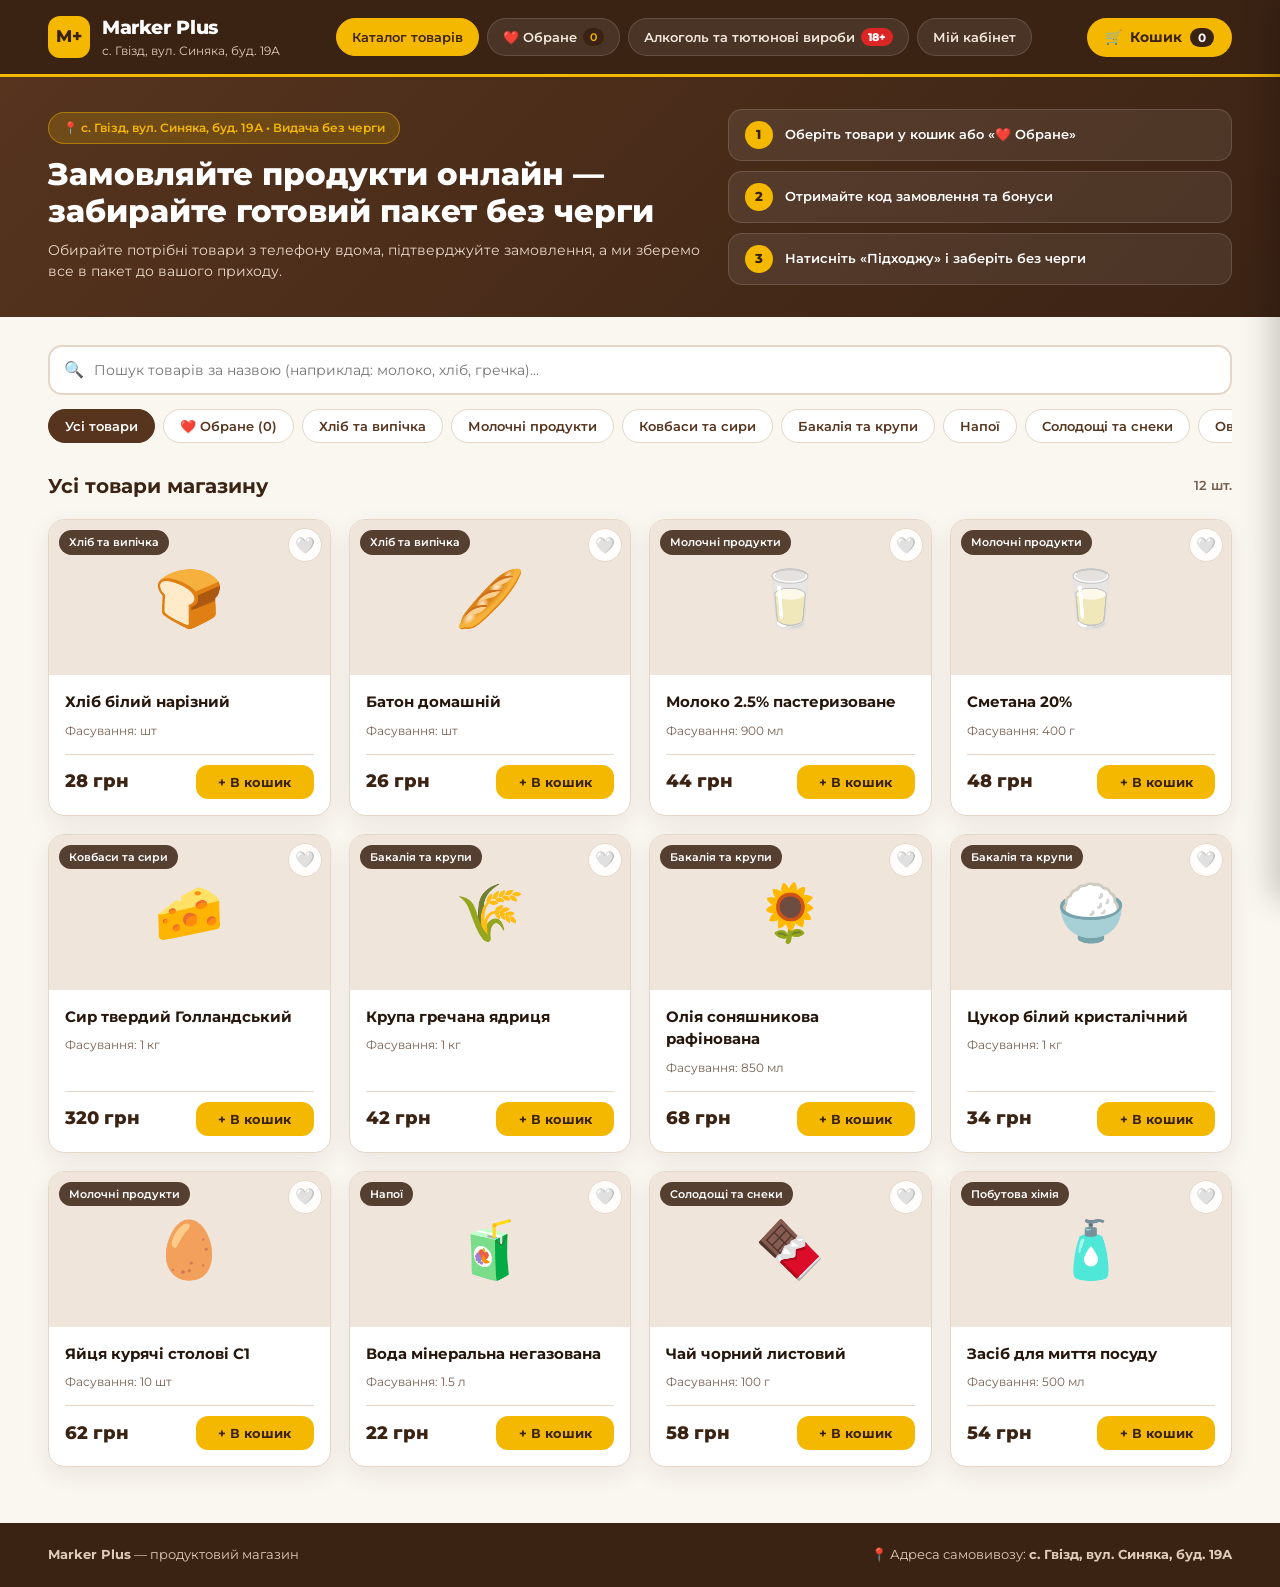
==== index.html @ c615b46c "Add files via upload" ====
<!DOCTYPE html>
<html lang="uk">
<head>
  <meta charset="UTF-8">
  <meta name="viewport" content="width=device-width, initial-scale=1.0">
  <title>Marker Plus — Продуктовий магазин | с. Гвізд, вул. Синяка, буд. 19А</title>
  <link rel="preconnect" href="https://fonts.googleapis.com">
  <link rel="preconnect" href="https://fonts.gstatic.com" crossorigin>
  <link href="https://fonts.googleapis.com/css2?family=Montserrat:wght@400;500;600;700;800&display=swap" rel="stylesheet">
  <link rel="stylesheet" href="style.css?v=6">
</head>
<body>

  <!-- ШАПКА САЙТУ -->
  <header class="site-header">
    <div class="container header-wrap">
      <a href="#catalog" class="brand" id="nav-brand">
        <span class="brand-badge">M+</span>
        <div>
          <span class="brand-title">Marker Plus</span>
          <span class="brand-sub">с. Гвізд, вул. Синяка, буд. 19А</span>
        </div>
      </a>

      <nav class="main-tabs">
        <button type="button" class="tab-btn active" data-view="catalog">Каталог товарів</button>
        <button type="button" class="tab-btn" id="nav-favorites-btn">
          ❤️ Обране <span class="tab-badge" id="favorites-count-badge">0</span>
        </button>
        <button type="button" class="tab-btn tab-btn-18" id="nav-alcohol-btn">
          Алкоголь та тютюнові вироби <span class="badge-18">18+</span>
        </button>
        <button type="button" class="tab-btn" data-view="cabinet">
          Мій кабінет <span class="tab-badge hidden" id="cabinet-alert-badge">!</span>
        </button>
      </nav>

      <button type="button" class="cart-trigger" id="open-cart-btn">
        <span class="cart-icon">🛒</span>
        <span class="cart-label">Кошик</span>
        <span class="cart-count" id="header-cart-count">0</span>
      </button>
    </div>
  </header>

  <!-- ПРОМО-БАНЕР -->
  <section class="hero-banner">
    <div class="container hero-content">
      <div class="hero-text">
        <span class="hero-pill">📍 с. Гвізд, вул. Синяка, буд. 19А • Видача без черги</span>
        <h1>Замовляйте продукти онлайн — забирайте готовий пакет без черги</h1>
        <p>Обирайте потрібні товари з телефону вдома, підтверджуйте замовлення, а ми зберемо все в пакет до вашого приходу.</p>
      </div>
      <div class="hero-steps">
        <div class="hero-step-card">
          <span class="step-num">1</span>
          <span>Оберіть товари у кошик або «❤️ Обране»</span>
        </div>
        <div class="hero-step-card">
          <span class="step-num">2</span>
          <span>Отримайте код замовлення та бонуси</span>
        </div>
        <div class="hero-step-card">
          <span class="step-num">3</span>
          <span>Натисніть «Підходжу» і заберіть без черги</span>
        </div>
      </div>
    </div>
  </section>

  <!-- РОЗДІЛ 1: КАТАЛОГ ТОВАРІВ -->
  <main class="container main-area" id="view-catalog">
    <div class="catalog-controls">
      <div class="search-box">
        <span class="search-ico">🔍</span>
        <input type="text" id="catalog-search" placeholder="Пошук товарів за назвою (наприклад: молоко, хліб, гречка)...">
      </div>
      <div class="categories-bar" id="categories-bar"></div>
    </div>

    <div class="catalog-meta-row">
      <h2 id="catalog-heading">Усі товари магазину</h2>
      <span class="items-counter" id="catalog-count">0 товарів</span>
    </div>

    <div class="products-grid" id="products-grid"></div>
  </main>

  <!-- РОЗДІЛ 2: КАБІНЕТ КЛІЄНТА -->
  <section class="container main-area hidden" id="view-cabinet">
    <div class="cabinet-header-card">
      <div>
        <span class="eyebrow-brown">Кабінет клієнта</span>
        <h2>Відстеження замовлень та статус лояльності</h2>
        <p>Введіть номер телефону, який ви вказували під час оформлення, щоб керувати активними пакетами та знижкою.</p>
      </div>
      <form class="cabinet-search-form" id="cabinet-search-form">
        <input type="tel" id="cabinet-phone-input" placeholder="Ваш номер телефону (напр. 068 000 00 00)" required>
        <button type="submit" class="btn btn-yellow">Знайти замовлення</button>
      </form>
    </div>

    <div id="client-loyalty-banner" class="hidden"></div>
    <div id="cabinet-orders-list" class="cabinet-orders-list"></div>
  </section>

  <!-- ПІДВАЛ -->
  <footer class="site-footer">
    <div class="container footer-wrap">
      <div>
        <strong>Marker Plus</strong> — продуктовий магазин
      </div>
      <div>
        📍 Адреса самовивозу: <strong>с. Гвізд, вул. Синяка, буд. 19А</strong>
      </div>
    </div>
  </footer>

  <!-- МОДАЛЬНЕ ВІКНО ПІДТВЕРДЖЕННЯ 18+ -->
  <div class="modal-backdrop hidden" id="age-gate-modal">
    <div class="modal-card age-modal-card">
      <div class="red-exclamation-circle" aria-hidden="true">!</div>
      <span class="age-tag-18">Вікове обмеження 18+</span>
      <h3>Підтвердіть, що вам виповнилося 18 років</h3>
      <p class="age-modal-desc">
        Вхід до вкладки <strong>«Алкоголь та тютюнові вироби»</strong> дозволено лише повнолітнім особам.
        Видача таких товарів у магазині здійснюється виключно за наявності документа, що підтверджує вік.
      </p>
      <div class="modal-actions">
        <button type="button" class="btn btn-yellow btn-block" id="age-confirm-yes">
          Так, мені виповнилося 18 років
        </button>
        <button type="button" class="btn btn-outline-brown btn-block" id="age-confirm-no">
          Ні, мені ще немає 18 років
        </button>
      </div>
    </div>
  </div>

  <!-- БОКОВА ПАНЕЛЬ КОШИКА ТА ОФОРМЛЕННЯ -->
  <div class="drawer-backdrop hidden" id="cart-backdrop"></div>
  <aside class="cart-drawer" id="cart-drawer" aria-hidden="true">
    <div class="drawer-head">
      <h3>Ваш кошик</h3>
      <button type="button" class="close-btn" id="close-cart-btn" aria-label="Закрити">✕</button>
    </div>

    <div class="drawer-body" id="cart-items-container"></div>

    <div class="drawer-footer" id="cart-checkout-section">
      <div class="cart-summary-lines">
        <div class="summary-sub-row hidden" id="cart-discount-row">
          <span id="cart-loyalty-label">⭐ Знижка постійного клієнта:</span>
          <strong style="color:var(--green);" id="cart-discount-sum">-0 грн</strong>
        </div>
        <div class="cart-total-box">
          <span>Разом до сплати:</span>
          <strong id="cart-total-sum">0 грн</strong>
        </div>
      </div>

      <div class="active-order-merge-box hidden" id="active-order-merge-box">
        <p id="active-order-merge-text"></p>
        <button type="button" class="btn btn-green btn-sm btn-block" id="merge-into-active-btn">
          ➕ Додати в активний пакет без нового коду
        </button>
      </div>

      <form id="checkout-form" class="checkout-form">
        <div class="form-field">
          <label for="order-fullname">Прізвище та ім’я *</label>
          <input type="text" id="order-fullname" placeholder="Наприклад: Коваленко Іван" required>
        </div>

        <div class="form-field">
          <label for="order-phone">Номер телефону *</label>
          <input type="tel" id="order-phone" placeholder="Наприклад: 068 123 45 67" required>
        </div>

        <div class="form-field">
          <label>Спосіб оплати *</label>
          <div class="payment-options">
            <label class="pay-option">
              <input type="radio" name="paymentMethod" value="Оплата при отриманні" checked>
              <span class="pay-option-card">
                <strong>Оплата при отриманні</strong>
                <small>Готівкою або карткою в магазині (с. Гвізд, вул. Синяка, буд. 19А)</small>
              </span>
            </label>

            <label class="pay-option">
              <input type="radio" name="paymentMethod" value="Оплата за реквізитами">
              <span class="pay-option-card">
                <strong>Оплата за реквізитами (на картку)</strong>
                <small>Переказ на картку магазину із зазначенням коду замовлення</small>
              </span>
            </label>
          </div>
        </div>

        <div class="requisites-box hidden" id="requisites-box">
          <div class="req-row">
            <span>Номер картки для оплати:</span>
            <div class="copy-line">
              <strong id="display-card-number">0000 0000 0000 0000</strong>
              <button type="button" class="btn-mini" id="copy-card-btn">Копіювати</button>
            </div>
            <small id="display-card-holder" class="muted-note"></small>
          </div>

          <div class="req-row req-code-highlight">
            <span>Код вашого замовлення:</span>
            <div class="copy-line">
              <strong class="order-code-pill" id="preview-order-code">0001</strong>
              <button type="button" class="btn-mini" id="copy-code-btn">Копіювати код</button>
            </div>
            <p class="req-warning">
              ⚠️ Обов’язково вкажіть код замовлення <strong id="preview-code-inline">0001</strong> у призначенні платежу!
            </p>
          </div>
        </div>

        <button type="submit" class="btn btn-yellow btn-block">
          Оформити нове замовлення
        </button>
      </form>
    </div>
  </aside>

  <!-- МОДАЛЬНЕ ВІКНО ПІДТВЕРДЖЕНОГО ЗАМОВЛЕННЯ -->
  <div class="modal-backdrop hidden" id="success-modal">
    <div class="modal-card">
      <div class="success-icon">✓</div>
      <h3>Замовлення прийнято в обробку!</h3>
      <p class="modal-sub">Ваш персональний код замовлення:</p>
      <div class="big-order-code" id="modal-order-code">0001</div>
      <div id="modal-payment-note" class="modal-payment-note"></div>
      <p class="modal-address">Самовивіз: <strong>с. Гвізд, вул. Синяка, буд. 19А</strong></p>
      <div class="modal-actions">
        <button type="button" class="btn btn-yellow btn-block" id="go-to-cabinet-btn">
          Перейти в кабінет клієнта
        </button>
        <button type="button" class="btn btn-outline-brown btn-block" id="close-success-modal-btn">
          Повернутися до каталогу
        </button>
      </div>
    </div>
  </div>

  <div class="toast" id="toast"></div>

  <script src="store.js?v=6"></script>
  <script src="app.js?v=6"></script>
</body>
</html>
---- style.css ----
:root {
  --brown-dark: #3B2314;
  --brown-main: #56341E;
  --brown-mid: #7A4E31;
  --brown-soft: #EFE5DA;
  --bg-cream: #FAF6F0;
  --white: #FFFFFF;
  --yellow: #F5B800;
  --yellow-hover: #FFCA28;
  --yellow-soft: #FFF5D6;
  --text-dark: #26160C;
  --text-muted: #766052;
  --border: #E5D6C7;
  --green: #15803D;
  --green-bg: #DCFCE7;
  --red: #DC2626;
  --red-bg: #FEE2E2;
  --blue: #1D4ED8;
  --blue-bg: #DBEAFE;
  --orange: #D97706;
  --orange-bg: #FEF3C7;
  --shadow: 0 8px 24px rgba(59, 35, 20, 0.08);
  --radius: 16px;
}

* {
  box-sizing: border-box;
  margin: 0;
  padding: 0;
}

body {
  font-family: 'Montserrat', sans-serif;
  background-color: var(--bg-cream);
  color: var(--text-dark);
  line-height: 1.5;
  min-height: 100vh;
  display: flex;
  flex-direction: column;
}

.hidden {
  display: none !important;
}

.container {
  max-width: 1220px;
  margin: 0 auto;
  padding: 0 18px;
  width: 100%;
}

/* ШАПКА */
.site-header {
  background: var(--brown-dark);
  color: var(--white);
  position: sticky;
  top: 0;
  z-index: 90;
  border-bottom: 3px solid var(--yellow);
}

.header-wrap {
  display: flex;
  align-items: center;
  justify-content: space-between;
  gap: 12px;
  min-height: 74px;
  padding-top: 8px;
  padding-bottom: 8px;
  flex-wrap: wrap;
}

.brand {
  display: flex;
  align-items: center;
  gap: 12px;
  text-decoration: none;
  color: var(--white);
}

.brand-badge {
  width: 42px;
  height: 42px;
  border-radius: 12px;
  background: var(--yellow);
  color: var(--brown-dark);
  font-weight: 800;
  font-size: 17px;
  display: inline-flex;
  align-items: center;
  justify-content: center;
  flex-shrink: 0;
}

.brand-badge.lg {
  width: 56px;
  height: 56px;
  font-size: 22px;
  margin: 0 auto 14px;
}

.brand-title {
  display: block;
  font-weight: 800;
  font-size: 19px;
  letter-spacing: -0.02em;
}

.brand-sub {
  display: block;
  font-size: 12px;
  color: #DFCBB9;
}

.main-tabs {
  display: flex;
  gap: 8px;
  flex-wrap: wrap;
}

.tab-btn {
  background: rgba(255, 255, 255, 0.08);
  color: #F3E8DD;
  border: 1px solid rgba(255, 255, 255, 0.14);
  padding: 9px 15px;
  border-radius: 999px;
  font-family: inherit;
  font-size: 13px;
  font-weight: 600;
  cursor: pointer;
  transition: 0.2s;
  display: inline-flex;
  align-items: center;
  gap: 6px;
}

.tab-btn:hover {
  background: rgba(255, 255, 255, 0.16);
}

.tab-btn.active {
  background: var(--yellow);
  color: var(--brown-dark);
  border-color: var(--yellow);
}

.badge-18 {
  background: var(--red);
  color: var(--white);
  font-size: 11px;
  font-weight: 800;
  padding: 2px 7px;
  border-radius: 999px;
}

.tab-badge {
  background: var(--brown-dark);
  color: var(--yellow);
  font-size: 11px;
  padding: 2px 7px;
  border-radius: 999px;
}

.tab-btn.active .tab-badge {
  background: var(--brown-dark);
  color: var(--yellow);
}

#cabinet-alert-badge {
  background: var(--red);
  color: var(--white);
  font-weight: 800;
}

.cart-trigger {
  background: var(--yellow);
  color: var(--brown-dark);
  border: none;
  border-radius: 999px;
  padding: 10px 18px;
  font-family: inherit;
  font-weight: 700;
  font-size: 14px;
  cursor: pointer;
  display: inline-flex;
  align-items: center;
  gap: 8px;
  transition: 0.2s;
}

.cart-trigger:hover {
  background: var(--yellow-hover);
  transform: translateY(-1px);
}

.cart-count {
  background: var(--brown-dark);
  color: var(--white);
  font-size: 12px;
  padding: 2px 8px;
  border-radius: 999px;
}

/* HERO БАНЕР */
.hero-banner {
  background: linear-gradient(135deg, var(--brown-main), var(--brown-dark));
  color: var(--white);
  padding: 32px 0;
}

.hero-content {
  display: grid;
  grid-template-columns: 1.3fr 1fr;
  gap: 24px;
  align-items: center;
}

.hero-pill {
  display: inline-block;
  background: rgba(245, 184, 0, 0.18);
  border: 1px solid rgba(245, 184, 0, 0.45);
  color: var(--yellow);
  font-size: 12px;
  font-weight: 600;
  padding: 6px 14px;
  border-radius: 999px;
  margin-bottom: 12px;
}

.hero-text h1 {
  font-size: clamp(22px, 3vw, 31px);
  font-weight: 800;
  line-height: 1.2;
  margin-bottom: 10px;
}

.hero-text p {
  font-size: 14px;
  color: #E8D8C8;
}

.hero-steps {
  display: flex;
  flex-direction: column;
  gap: 10px;
}

.hero-step-card {
  background: rgba(255, 255, 255, 0.08);
  border: 1px solid rgba(255, 255, 255, 0.14);
  padding: 11px 16px;
  border-radius: 14px;
  display: flex;
  align-items: center;
  gap: 12px;
  font-size: 13px;
  font-weight: 600;
}

.step-num {
  width: 28px;
  height: 28px;
  border-radius: 50%;
  background: var(--yellow);
  color: var(--brown-dark);
  font-weight: 800;
  display: inline-flex;
  align-items: center;
  justify-content: center;
  flex-shrink: 0;
}

/* КАТАЛОГ */
.main-area {
  padding-top: 28px;
  padding-bottom: 56px;
  flex: 1;
}

.catalog-controls {
  display: flex;
  flex-direction: column;
  gap: 14px;
  margin-bottom: 24px;
}

.search-box {
  position: relative;
  display: flex;
  align-items: center;
}

.search-ico {
  position: absolute;
  left: 16px;
  font-size: 16px;
}

.search-box input {
  width: 100%;
  padding: 14px 18px 14px 44px;
  border-radius: 14px;
  border: 2px solid var(--border);
  background: var(--white);
  font-family: inherit;
  font-size: 14px;
  color: var(--text-dark);
  outline: none;
  transition: 0.2s;
}

.search-box input:focus {
  border-color: var(--brown-main);
}

.categories-bar {
  display: flex;
  gap: 8px;
  overflow-x: auto;
  padding-bottom: 4px;
}

.chip {
  padding: 8px 16px;
  border-radius: 999px;
  background: var(--white);
  border: 1.5px solid var(--border);
  color: var(--brown-main);
  font-family: inherit;
  font-size: 13px;
  font-weight: 600;
  cursor: pointer;
  white-space: nowrap;
  transition: 0.2s;
  display: inline-flex;
  align-items: center;
  gap: 6px;
}

.chip:hover {
  border-color: var(--brown-main);
}

.chip.active {
  background: var(--brown-main);
  color: var(--white);
  border-color: var(--brown-main);
}

.chip-18-mark {
  background: var(--red);
  color: var(--white);
  font-size: 10px;
  font-weight: 800;
  padding: 2px 6px;
  border-radius: 999px;
}

.catalog-meta-row {
  display: flex;
  justify-content: space-between;
  align-items: center;
  margin-bottom: 18px;
}

.catalog-meta-row h2 {
  font-size: 20px;
  color: var(--brown-dark);
}

.items-counter {
  font-size: 13px;
  font-weight: 600;
  color: var(--text-muted);
}

.products-grid {
  display: grid;
  grid-template-columns: repeat(auto-fill, minmax(245px, 1fr));
  gap: 18px;
}

.product-card {
  background: var(--white);
  border: 1.5px solid var(--border);
  border-radius: var(--radius);
  overflow: hidden;
  display: flex;
  flex-direction: column;
  justify-content: space-between;
  box-shadow: var(--shadow);
  transition: transform 0.2s, border-color 0.2s;
}

.product-card:hover {
  transform: translateY(-3px);
  border-color: var(--yellow);
}

.product-card.out-of-stock {
  opacity: 0.65;
}

.product-media {
  height: 155px;
  background: var(--brown-soft);
  display: flex;
  align-items: center;
  justify-content: center;
  position: relative;
  overflow: hidden;
}

.product-media img {
  width: 100%;
  height: 100%;
  object-fit: cover;
}

.product-emoji {
  font-size: 56px;
}

.product-cat-tag {
  position: absolute;
  top: 10px;
  left: 10px;
  right: 48px;
  width: fit-content;
  max-width: calc(100% - 60px);
  white-space: nowrap;
  overflow: hidden;
  text-overflow: ellipsis;
  background: rgba(59, 35, 20, 0.85);
  color: var(--white);
  font-size: 11px;
  font-weight: 600;
  padding: 4px 10px;
  border-radius: 999px;
}

.fav-toggle-btn {
  position: absolute;
  top: 8px;
  right: 8px;
  width: 34px;
  height: 34px;
  border-radius: 50%;
  border: 1px solid var(--border);
  background: rgba(255, 255, 255, 0.92);
  font-size: 16px;
  cursor: pointer;
  display: inline-flex;
  align-items: center;
  justify-content: center;
  transition: 0.15s;
}

.fav-toggle-btn:hover {
  transform: scale(1.08);
  background: var(--white);
}

.stock-badge-out {
  position: absolute;
  bottom: 10px;
  right: 10px;
  background: var(--red);
  color: var(--white);
  font-size: 11px;
  font-weight: 700;
  padding: 4px 10px;
  border-radius: 8px;
}

.product-info {
  padding: 16px;
  display: flex;
  flex-direction: column;
  gap: 12px;
  flex: 1;
  justify-content: space-between;
}

.product-title {
  font-size: 15px;
  font-weight: 700;
  color: var(--text-dark);
  margin-bottom: 4px;
}

.product-unit {
  font-size: 12px;
  color: var(--text-muted);
}

.product-bottom {
  display: flex;
  align-items: center;
  justify-content: space-between;
  gap: 10px;
  padding-top: 10px;
  border-top: 1px solid var(--border);
}

.product-price {
  font-size: 18px;
  font-weight: 800;
  color: var(--brown-dark);
}

/* КНОПКИ */
.btn {
  display: inline-flex;
  align-items: center;
  justify-content: center;
  gap: 6px;
  padding: 12px 20px;
  border-radius: 12px;
  font-family: inherit;
  font-size: 14px;
  font-weight: 700;
  cursor: pointer;
  border: 1.5px solid transparent;
  transition: 0.2s;
}

.btn-sm {
  padding: 8px 14px;
  font-size: 13px;
}

.btn-xs {
  padding: 5px 10px;
  font-size: 11px;
  border-radius: 8px;
}

.btn-block {
  width: 100%;
}

.btn-yellow {
  background: var(--yellow);
  color: var(--brown-dark);
}

.btn-yellow:hover:not(:disabled) {
  background: var(--yellow-hover);
}

.btn-yellow:disabled {
  background: #E2D8CE;
  color: #8E7B6D;
  cursor: not-allowed;
}

.btn-outline-brown {
  background: var(--white);
  border-color: var(--brown-main);
  color: var(--brown-main);
}

.btn-outline-brown:hover:not(:disabled) {
  background: var(--brown-soft);
}

.btn-outline-brown:disabled {
  opacity: 0.55;
  cursor: not-allowed;
}

.btn-outline-light {
  background: transparent;
  border-color: rgba(255, 255, 255, 0.35);
  color: var(--white);
}

.btn-outline-light:hover {
  background: rgba(255, 255, 255, 0.12);
}

.btn-green {
  background: var(--green);
  color: var(--white);
}

.btn-green:hover:not(:disabled) {
  background: #166534;
}

.btn-red {
  background: var(--red);
  color: var(--white);
}

.qty-control,
.qty-control-bar {
  display: inline-flex;
  align-items: center;
  justify-content: space-between;
  background: var(--yellow-soft);
  border: 1.5px solid var(--yellow);
  border-radius: 10px;
  overflow: hidden;
  width: 100%;
}

.qty-btn {
  background: transparent;
  border: none;
  width: 32px;
  height: 32px;
  font-size: 16px;
  font-weight: 800;
  color: var(--brown-dark);
  cursor: pointer;
}

.qty-btn:hover {
  background: var(--yellow);
}

.qty-val {
  min-width: 28px;
  padding: 0 4px;
  text-align: center;
  font-weight: 700;
  font-size: 13px;
}

/* МОДАЛЬНЕ ВІКНО 18+ */
.age-modal-card {
  border-top: 6px solid var(--red);
  max-width: 450px;
}

.red-exclamation-circle {
  width: 84px;
  height: 84px;
  border-radius: 50%;
  background: var(--red);
  color: var(--white);
  font-size: 54px;
  font-weight: 800;
  line-height: 1;
  display: inline-flex;
  align-items: center;
  justify-content: center;
  margin: 0 auto 14px;
  box-shadow: 0 0 0 8px rgba(217, 45, 32, 0.16);
}

.age-tag-18 {
  display: inline-block;
  background: var(--red-bg);
  color: var(--red);
  font-size: 12px;
  font-weight: 800;
  padding: 4px 12px;
  border-radius: 999px;
  margin-bottom: 10px;
  text-transform: uppercase;
  letter-spacing: 0.06em;
}

.age-modal-card h3 {
  font-size: 21px;
  color: var(--brown-dark);
  margin-bottom: 10px;
}

.age-modal-desc {
  font-size: 13px;
  color: var(--text-muted);
  margin-bottom: 20px;
}

/* КОШИК DRAWER */
.drawer-backdrop {
  position: fixed;
  inset: 0;
  background: rgba(38, 22, 12, 0.55);
  z-index: 120;
}

.cart-drawer {
  position: fixed;
  top: 0;
  right: 0;
  width: 100%;
  max-width: 450px;
  height: 100vh;
  background: var(--white);
  z-index: 130;
  display: flex;
  flex-direction: column;
  transform: translateX(100%);
  transition: transform 0.3s ease;
  box-shadow: -8px 0 30px rgba(0, 0, 0, 0.2);
}

.cart-drawer.open {
  transform: translateX(0);
}

.drawer-head {
  background: var(--brown-dark);
  color: var(--white);
  padding: 18px 20px;
  display: flex;
  justify-content: space-between;
  align-items: center;
  border-bottom: 3px solid var(--yellow);
}

.close-btn {
  background: rgba(255, 255, 255, 0.14);
  border: none;
  color: var(--white);
  width: 34px;
  height: 34px;
  border-radius: 10px;
  font-size: 16px;
  cursor: pointer;
}

.drawer-body {
  padding: 16px 20px;
  overflow-y: auto;
  flex: 1;
}

.cart-item-row {
  display: flex;
  justify-content: space-between;
  align-items: center;
  gap: 12px;
  padding: 11px 0;
  border-bottom: 1px solid var(--border);
}

.cart-item-controls {
  display: flex;
  align-items: center;
  gap: 8px;
}

.cart-item-controls .qty-control {
  width: auto;
}

.cart-line-sum {
  font-size: 13px;
  white-space: nowrap;
}

.cart-item-title {
  font-weight: 700;
  font-size: 14px;
}

.cart-item-sub {
  font-size: 12px;
  color: var(--text-muted);
}

.drawer-footer {
  padding: 16px 20px 24px;
  background: var(--bg-cream);
  border-top: 2px solid var(--border);
  max-height: 70vh;
  overflow-y: auto;
}

.cart-summary-lines {
  margin-bottom: 12px;
  padding-bottom: 10px;
  border-bottom: 1px solid var(--border);
}

.summary-sub-row {
  display: flex;
  justify-content: space-between;
  font-size: 13px;
  margin-bottom: 4px;
}

.cart-total-box {
  display: flex;
  justify-content: space-between;
  align-items: center;
  font-size: 16px;
}

.cart-total-box strong {
  font-size: 22px;
  color: var(--brown-dark);
}

.active-order-merge-box {
  background: var(--green-bg);
  border: 1.5px solid var(--green);
  border-radius: 12px;
  padding: 12px;
  margin-bottom: 14px;
}

.active-order-merge-box p {
  font-size: 12px;
  font-weight: 600;
  color: var(--text-dark);
  margin-bottom: 8px;
}

/* ФОРМИ */
.form-field {
  margin-bottom: 12px;
}

.form-field label {
  display: block;
  font-size: 12px;
  font-weight: 700;
  color: var(--brown-main);
  margin-bottom: 5px;
}

.form-field input,
.form-field select {
  width: 100%;
  padding: 11px 14px;
  border-radius: 10px;
  border: 1.5px solid var(--border);
  background: var(--white);
  font-family: inherit;
  font-size: 14px;
  color: var(--text-dark);
  outline: none;
}

.form-field input:focus,
.form-field select:focus {
  border-color: var(--brown-main);
}

.payment-options {
  display: flex;
  flex-direction: column;
  gap: 8px;
}

.pay-option {
  cursor: pointer;
}

.pay-option input {
  display: none;
}

.pay-option-card {
  display: block;
  padding: 11px 14px;
  border-radius: 12px;
  background: var(--white);
  border: 1.5px solid var(--border);
  transition: 0.2s;
}

.pay-option input:checked + .pay-option-card {
  border-color: var(--brown-main);
  background: var(--yellow-soft);
}

.pay-option-card strong {
  display: block;
  font-size: 13px;
  color: var(--brown-dark);
}

.pay-option-card small {
  font-size: 11px;
  color: var(--text-muted);
}

.requisites-box {
  background: var(--white);
  border: 2px dashed var(--brown-mid);
  border-radius: 14px;
  padding: 14px;
  margin-bottom: 14px;
}

.req-row {
  margin-bottom: 10px;
}

.req-row:last-child {
  margin-bottom: 0;
}

.req-row > span {
  display: block;
  font-size: 11px;
  font-weight: 600;
  color: var(--text-muted);
}

.copy-line {
  display: flex;
  justify-content: space-between;
  align-items: center;
  gap: 8px;
  margin-top: 4px;
}

.btn-mini {
  background: var(--brown-soft);
  border: 1px solid var(--border);
  color: var(--brown-dark);
  padding: 5px 10px;
  border-radius: 8px;
  font-family: inherit;
  font-size: 11px;
  font-weight: 700;
  cursor: pointer;
}

.btn-mini:hover {
  background: var(--yellow);
}

.order-code-pill {
  background: var(--yellow);
  color: var(--brown-dark);
  padding: 4px 12px;
  border-radius: 8px;
  font-size: 17px;
  font-weight: 800;
  letter-spacing: 0.06em;
}

.req-warning {
  margin-top: 8px;
  font-size: 12px;
  color: var(--brown-dark);
  background: var(--yellow-soft);
  padding: 8px 10px;
  border-radius: 8px;
}

/* КАБІНЕТ КЛІЄНТА */
.cabinet-header-card {
  background: var(--white);
  border: 1.5px solid var(--border);
  border-radius: var(--radius);
  padding: 24px;
  display: flex;
  justify-content: space-between;
  align-items: center;
  gap: 20px;
  flex-wrap: wrap;
  margin-bottom: 18px;
  box-shadow: var(--shadow);
}

.eyebrow-brown {
  display: inline-block;
  font-size: 11px;
  font-weight: 800;
  text-transform: uppercase;
  letter-spacing: 0.08em;
  color: var(--brown-mid);
  margin-bottom: 4px;
}

.cabinet-search-form {
  display: flex;
  gap: 10px;
  flex-wrap: wrap;
  flex: 1;
  max-width: 480px;
}

.cabinet-search-form input {
  flex: 1;
  min-width: 210px;
  padding: 12px 14px;
  border-radius: 12px;
  border: 1.5px solid var(--border);
  font-family: inherit;
  font-size: 14px;
}

.loyalty-banner {
  background: var(--white);
  border: 1.5px solid var(--border);
  border-radius: 14px;
  padding: 14px 18px;
  margin-bottom: 18px;
  font-size: 13px;
  display: flex;
  justify-content: space-between;
  align-items: center;
  flex-wrap: wrap;
  gap: 10px;
}

.loyalty-banner.is-loyal {
  background: linear-gradient(135deg, var(--brown-dark), var(--brown-main));
  color: var(--white);
  border: 2px solid var(--yellow);
}

.cabinet-orders-list,
.admin-orders-list {
  display: flex;
  flex-direction: column;
  gap: 16px;
}

.order-card {
  background: var(--white);
  border: 1.5px solid var(--border);
  border-radius: var(--radius);
  padding: 20px;
  box-shadow: var(--shadow);
}

.order-card.order-card-ready {
  border-left: 6px solid #22C55E;
}

.order-card.order-card-completed {
  border-left: 6px solid #15803D;
}

.order-card.arriving-highlight {
  border: 2.5px solid var(--red);
  background: #FFFDF9;
}

.order-card.approval-highlight {
  border: 2.5px solid var(--orange);
}

.arriving-alert-bar {
  background: var(--red);
  color: var(--white);
  padding: 8px 14px;
  border-radius: 10px;
  font-size: 13px;
  font-weight: 800;
  margin-bottom: 12px;
  display: flex;
  justify-content: space-between;
  align-items: center;
}

.approval-box-client {
  background: var(--orange-bg);
  border: 2px solid var(--orange);
  border-radius: 14px;
  padding: 16px;
  margin-top: 12px;
}

.approval-box-client h4 {
  color: #92400E;
  font-size: 15px;
  margin-bottom: 6px;
}

.approval-actions-row {
  display: flex;
  gap: 10px;
  flex-wrap: wrap;
  margin-top: 12px;
}

.order-card-top {
  display: flex;
  justify-content: space-between;
  align-items: center;
  flex-wrap: wrap;
  gap: 12px;
  padding-bottom: 14px;
  border-bottom: 1px solid var(--border);
  margin-bottom: 14px;
}

.order-code-tag {
  background: var(--brown-dark);
  color: var(--yellow);
  font-weight: 800;
  font-size: 15px;
  padding: 5px 12px;
  border-radius: 10px;
}

/* ЯСКРАВІ КОЛЬОРОВІ СТАТУСИ ЗАМОВЛЕНЬ */
.status-pill {
  display: inline-flex;
  align-items: center;
  gap: 6px;
  padding: 7px 15px;
  border-radius: 999px;
  font-size: 13px;
  font-weight: 800;
  letter-spacing: 0.01em;
  border: 1.5px solid transparent;
}

.status-placed {
  background: #FEF08A;
  color: #713F12;
  border-color: #EAB308;
}

.status-approval {
  background: #FFEDD5;
  color: #9A3412;
  border-color: #F97316;
}

.status-packing {
  background: #DBEAFE;
  color: #1E40AF;
  border-color: #3B82F6;
}

.status-ready {
  background: #BBF7D0;
  color: #14532D;
  border-color: #22C55E;
  box-shadow: 0 2px 10px rgba(34, 197, 94, 0.25);
}

.status-completed {
  background: #15803D;
  color: #FFFFFF;
  border-color: #14532D;
}

.status-rejected {
  background: #FECACA;
  color: #7F1D1D;
  border-color: #EF4444;
}

.order-items-summary {
  background: var(--bg-cream);
  padding: 12px 14px;
  border-radius: 12px;
  font-size: 13px;
  margin-bottom: 12px;
}

.order-item-line {
  display: flex;
  justify-content: space-between;
  align-items: center;
  gap: 10px;
  padding: 6px 0;
  border-bottom: 1px dashed var(--border);
  flex-wrap: wrap;
}

.order-item-line:last-child {
  border-bottom: none;
}

.order-item-line.is-packed .item-name-text {
  text-decoration: line-through;
  color: var(--text-muted);
}

.order-item-line.is-missing {
  background: var(--red-bg);
  padding: 6px 8px;
  border-radius: 8px;
}

.order-item-line.is-replaced {
  background: var(--orange-bg);
  padding: 6px 8px;
  border-radius: 8px;
}

.pack-checkbox {
  width: 18px;
  height: 18px;
  accent-color: var(--green);
  cursor: pointer;
  margin-right: 8px;
  vertical-align: middle;
}

/* МОДАЛЬНІ ВІКНА */
.modal-backdrop {
  position: fixed;
  inset: 0;
  background: rgba(38, 22, 12, 0.65);
  z-index: 150;
  display: flex;
  align-items: center;
  justify-content: center;
  padding: 18px;
}

.modal-card {
  background: var(--white);
  border-radius: 22px;
  padding: 28px 24px;
  max-width: 440px;
  width: 100%;
  text-align: center;
  border-top: 6px solid var(--yellow);
  max-height: 92vh;
  overflow-y: auto;
}

.success-icon {
  width: 56px;
  height: 56px;
  border-radius: 50%;
  background: var(--green-bg);
  color: var(--green);
  font-size: 28px;
  font-weight: 800;
  display: inline-flex;
  align-items: center;
  justify-content: center;
  margin-bottom: 12px;
}

.big-order-code {
  display: inline-block;
  background: var(--yellow);
  color: var(--brown-dark);
  font-size: 32px;
  font-weight: 800;
  padding: 8px 26px;
  border-radius: 14px;
  letter-spacing: 0.08em;
  margin: 10px 0 14px;
}

.modal-payment-note {
  background: var(--bg-cream);
  border: 1px solid var(--border);
  border-radius: 12px;
  padding: 12px;
  font-size: 13px;
  margin-bottom: 12px;
}

.modal-address {
  font-size: 13px;
  color: var(--text-muted);
  margin-bottom: 18px;
}

.modal-actions {
  display: flex;
  flex-direction: column;
  gap: 8px;
}

/* АДМІН-ПАНЕЛЬ */
.admin-login-screen {
  min-height: 100vh;
  display: flex;
  align-items: center;
  justify-content: center;
  padding: 20px;
  background: linear-gradient(135deg, var(--brown-dark), var(--brown-main));
}

.login-card {
  background: var(--white);
  padding: 34px 28px;
  border-radius: 22px;
  max-width: 400px;
  width: 100%;
  text-align: center;
  box-shadow: 0 20px 50px rgba(0, 0, 0, 0.3);
}

.login-card h1 {
  font-size: 21px;
  margin-bottom: 4px;
}

.login-card p {
  font-size: 13px;
  color: var(--text-muted);
  margin-bottom: 20px;
}

.login-card .form-field {
  text-align: left;
}

.error-text {
  color: var(--red);
  font-size: 13px;
  font-weight: 600;
  margin-bottom: 10px;
}

.admin-kpi-grid {
  display: grid;
  grid-template-columns: repeat(4, 1fr);
  gap: 14px;
  margin-bottom: 26px;
}

.kpi-card {
  background: var(--white);
  border: 1.5px solid var(--border);
  border-radius: 16px;
  padding: 18px;
}

.kpi-card span {
  display: block;
  font-size: 12px;
  color: var(--text-muted);
  margin-bottom: 6px;
}

.kpi-card strong {
  font-size: 22px;
  color: var(--brown-dark);
}

.section-toolbar {
  display: flex;
  justify-content: space-between;
  align-items: center;
  flex-wrap: wrap;
  gap: 12px;
  margin-bottom: 18px;
}

.status-filters {
  display: flex;
  gap: 8px;
  flex-wrap: wrap;
}

.admin-actions-bar {
  display: flex;
  flex-wrap: wrap;
  gap: 8px;
  margin-top: 12px;
  padding-top: 12px;
  border-top: 1px solid var(--border);
}

.admin-two-col {
  display: grid;
  grid-template-columns: 0.9fr 1.2fr;
  gap: 22px;
  align-items: start;
}

.admin-card {
  background: var(--white);
  border: 1.5px solid var(--border);
  border-radius: var(--radius);
  padding: 22px;
  box-shadow: var(--shadow);
}

.admin-card h3 {
  margin-bottom: 14px;
  color: var(--brown-dark);
}

.form-row-2 {
  display: grid;
  grid-template-columns: 1fr 1fr;
  gap: 12px;
}

.compact-input {
  padding: 9px 14px;
  border-radius: 10px;
  border: 1.5px solid var(--border);
  font-family: inherit;
  font-size: 13px;
  min-width: 220px;
}

.admin-products-list,
.admin-categories-list {
  display: flex;
  flex-direction: column;
  gap: 10px;
  max-height: 640px;
  overflow-y: auto;
}

.admin-prod-row {
  display: flex;
  align-items: center;
  justify-content: space-between;
  gap: 12px;
  padding: 12px;
  border: 1px solid var(--border);
  border-radius: 12px;
  background: var(--bg-cream);
}

.admin-prod-main {
  display: flex;
  align-items: center;
  gap: 12px;
}

.admin-prod-thumb {
  width: 46px;
  height: 46px;
  border-radius: 10px;
  background: var(--white);
  display: flex;
  align-items: center;
  justify-content: center;
  font-size: 24px;
  overflow: hidden;
  flex-shrink: 0;
}

.admin-prod-thumb img {
  width: 100%;
  height: 100%;
  object-fit: cover;
}

.admin-prod-controls {
  display: flex;
  align-items: center;
  gap: 8px;
  flex-wrap: wrap;
}

.checkbox-inline {
  display: flex;
  align-items: center;
  gap: 10px;
  font-size: 13px;
  font-weight: 600;
  cursor: pointer;
}

.checkbox-inline input {
  width: 18px;
  height: 18px;
  accent-color: var(--brown-main);
}

.replacement-list {
  display: flex;
  flex-direction: column;
  gap: 8px;
  max-height: 240px;
  overflow-y: auto;
}

.replacement-option-row {
  display: flex;
  justify-content: space-between;
  align-items: center;
  gap: 10px;
  padding: 9px 12px;
  border: 1px solid var(--border);
  border-radius: 10px;
  background: var(--bg-cream);
  font-size: 13px;
}

.export-controls-bar {
  display: flex;
  align-items: center;
  gap: 10px;
  flex-wrap: wrap;
}

.custom-date-range {
  display: inline-flex;
  align-items: center;
  gap: 8px;
  background: var(--bg-cream);
  padding: 6px 10px;
  border-radius: 12px;
  border: 1px solid var(--border);
  flex-wrap: wrap;
}

.custom-date-range input[type="date"] {
  padding: 6px 10px;
  border-radius: 8px;
  border: 1px solid var(--border);
  font-family: inherit;
  font-size: 12px;
}

/* ТАБЛИЦЯ СТАТИСТИКИ КЛІЄНТІВ */
.table-wrap {
  background: var(--white);
  border: 1.5px solid var(--border);
  border-radius: var(--radius);
  overflow-x: auto;
  box-shadow: var(--shadow);
}

.stats-table {
  width: 100%;
  border-collapse: collapse;
  font-size: 13px;
}

.stats-table th {
  background: var(--brown-dark);
  color: var(--white);
  text-align: left;
  padding: 14px 16px;
  font-weight: 700;
  white-space: nowrap;
}

.stats-table td {
  padding: 14px 16px;
  border-bottom: 1px solid var(--border);
}

.stats-table tr:hover td {
  background: var(--bg-cream);
}

.rate-bar-wrap {
  display: flex;
  align-items: center;
  gap: 8px;
}

.rate-bar {
  width: 72px;
  height: 8px;
  background: #EAE0D5;
  border-radius: 999px;
  overflow: hidden;
}

.rate-bar-fill {
  height: 100%;
  background: var(--green);
}

.muted-note {
  font-size: 12px;
  color: var(--text-muted);
  margin-bottom: 14px;
  display: block;
}

/* ФУТЕР */
.site-footer {
  background: var(--brown-dark);
  color: #DFCBB9;
  padding: 22px 0;
  font-size: 13px;
}

.footer-wrap {
  display: flex;
  justify-content: space-between;
  align-items: center;
  flex-wrap: wrap;
  gap: 12px;
}

/* TOAST */
.toast {
  position: fixed;
  bottom: 22px;
  right: 22px;
  background: var(--brown-dark);
  color: var(--yellow);
  border: 2px solid var(--yellow);
  padding: 12px 20px;
  border-radius: 12px;
  font-size: 13px;
  font-weight: 700;
  z-index: 200;
  opacity: 0;
  transform: translateY(20px);
  pointer-events: none;
  transition: 0.25s;
}

.toast.show {
  opacity: 1;
  transform: translateY(0);
}

.empty-state {
  text-align: center;
  padding: 42px 20px;
  background: var(--white);
  border: 1.5px dashed var(--border);
  border-radius: var(--radius);
  color: var(--text-muted);
}

@media (max-width: 860px) {
  .hero-content,
  .admin-two-col {
    grid-template-columns: 1fr;
  }

  .admin-kpi-grid {
    grid-template-columns: repeat(2, 1fr);
  }
}

@media (max-width: 520px) {
  .admin-kpi-grid,
  .form-row-2 {
    grid-template-columns: 1fr;
  }
}
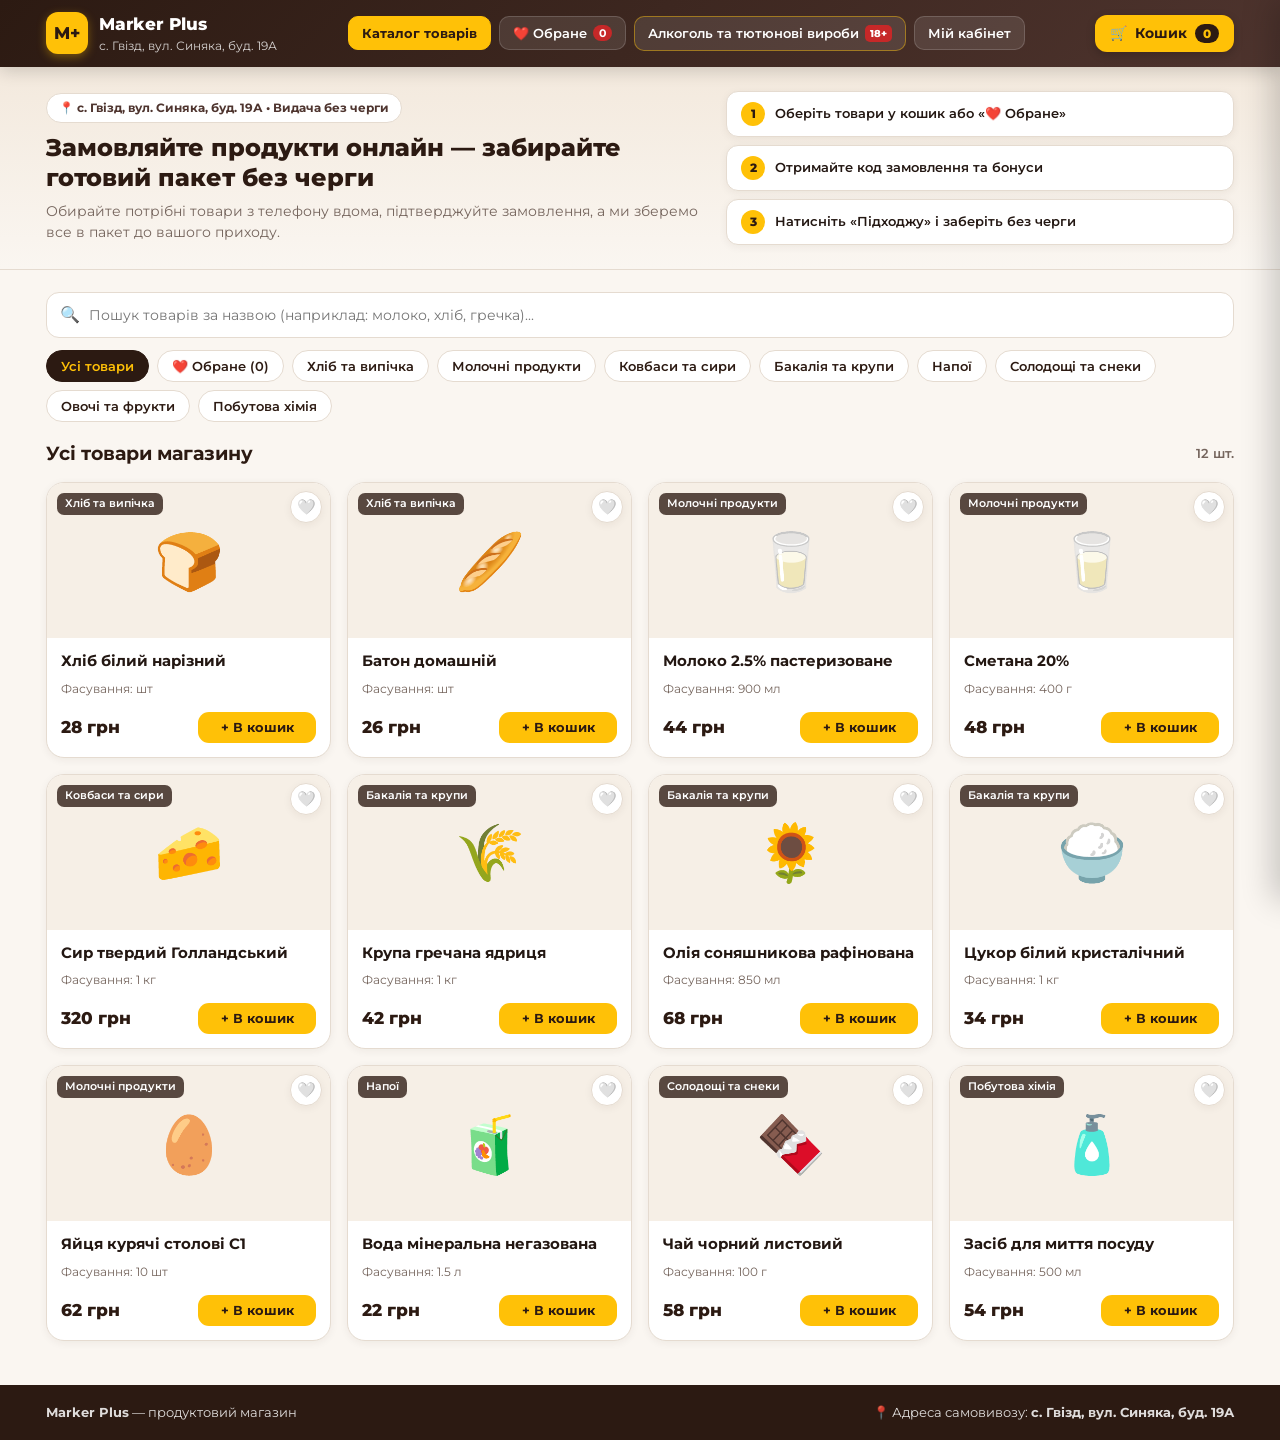
==== commit 9737f0ee: "Update index.html" ====
--- a/index.html
+++ b/index.html
@@ -7,7 +7,7 @@
   <link rel="preconnect" href="https://fonts.googleapis.com">
   <link rel="preconnect" href="https://fonts.gstatic.com" crossorigin>
   <link href="https://fonts.googleapis.com/css2?family=Montserrat:wght@400;500;600;700;800&display=swap" rel="stylesheet">
-  <link rel="stylesheet" href="style.css?v=6">
+  <link rel="stylesheet" href="style.css?v=8">
 </head>
 <body>
 
@@ -249,7 +249,7 @@
 
   <div class="toast" id="toast"></div>
 
-  <script src="store.js?v=6"></script>
-  <script src="app.js?v=6"></script>
+  <script src="store.js?v=7"></script>
+  <script src="app.js?v=7"></script>
 </body>
-</html>+</html>
--- a/style.css
+++ b/style.css
@@ -1,36 +1,35 @@
 :root {
-  --brown-dark: #3B2314;
-  --brown-main: #56341E;
-  --brown-mid: #7A4E31;
-  --brown-soft: #EFE5DA;
-  --bg-cream: #FAF6F0;
+  --brown-dark: #2C1A12;
+  --brown-main: #4E342E;
+  --brown-soft: #6D4C41;
+  --yellow: #FFC107;
+  --yellow-hover: #FFB300;
+  --bg-cream: #FAF6F1;
   --white: #FFFFFF;
-  --yellow: #F5B800;
-  --yellow-hover: #FFCA28;
-  --yellow-soft: #FFF5D6;
-  --text-dark: #26160C;
-  --text-muted: #766052;
-  --border: #E5D6C7;
-  --green: #15803D;
-  --green-bg: #DCFCE7;
-  --red: #DC2626;
-  --red-bg: #FEE2E2;
-  --blue: #1D4ED8;
-  --blue-bg: #DBEAFE;
-  --orange: #D97706;
-  --orange-bg: #FEF3C7;
-  --shadow: 0 8px 24px rgba(59, 35, 20, 0.08);
-  --radius: 16px;
-}
-
-* {
+  --border: #E5DBD0;
+  --text-dark: #231712;
+  --text-muted: #75655D;
+  --green: #1E7E34;
+  --green-bg: #E6F4EA;
+  --red: #C62828;
+  --red-bg: #FDECEA;
+  --blue: #1565C0;
+  --blue-bg: #E8F0FE;
+  --shadow-sm: 0 2px 8px rgba(44, 26, 18, 0.06);
+  --shadow-md: 0 8px 24px rgba(44, 26, 18, 0.10);
+  --radius-md: 14px;
+  --radius-lg: 18px;
+}
+
+*,
+*::before,
+*::after {
   box-sizing: border-box;
+}
+
+body {
   margin: 0;
-  padding: 0;
-}
-
-body {
-  font-family: 'Montserrat', sans-serif;
+  font-family: 'Montserrat', -apple-system, BlinkMacSystemFont, 'Segoe UI', Roboto, sans-serif;
   background-color: var(--bg-cream);
   color: var(--text-dark);
   line-height: 1.5;
@@ -44,37 +43,36 @@
 }
 
 .container {
+  width: 100%;
   max-width: 1220px;
   margin: 0 auto;
-  padding: 0 18px;
-  width: 100%;
-}
-
-/* ШАПКА */
+  padding: 0 16px;
+}
+
+/* ================= ШАПКА САЙТУ ================= */
 .site-header {
-  background: var(--brown-dark);
+  background: linear-gradient(135deg, var(--brown-dark) 0%, var(--brown-main) 100%);
   color: var(--white);
   position: sticky;
   top: 0;
   z-index: 90;
-  border-bottom: 3px solid var(--yellow);
+  box-shadow: 0 4px 16px rgba(0, 0, 0, 0.16);
 }
 
 .header-wrap {
   display: flex;
   align-items: center;
   justify-content: space-between;
-  gap: 12px;
-  min-height: 74px;
-  padding-top: 8px;
-  padding-bottom: 8px;
+  gap: 14px;
+  padding-top: 12px;
+  padding-bottom: 12px;
   flex-wrap: wrap;
 }
 
 .brand {
   display: flex;
   align-items: center;
-  gap: 12px;
+  gap: 11px;
   text-decoration: none;
   color: var(--white);
 }
@@ -91,102 +89,105 @@
   align-items: center;
   justify-content: center;
   flex-shrink: 0;
+  box-shadow: 0 3px 10px rgba(255, 193, 7, 0.35);
 }
 
 .brand-badge.lg {
   width: 56px;
   height: 56px;
   font-size: 22px;
-  margin: 0 auto 14px;
+  margin: 0 auto 12px;
 }
 
 .brand-title {
   display: block;
   font-weight: 800;
-  font-size: 19px;
-  letter-spacing: -0.02em;
+  font-size: 17px;
+  letter-spacing: -0.2px;
 }
 
 .brand-sub {
   display: block;
-  font-size: 12px;
-  color: #DFCBB9;
+  font-size: 11.5px;
+  color: rgba(255, 255, 255, 0.8);
 }
 
 .main-tabs {
   display: flex;
+  align-items: center;
   gap: 8px;
   flex-wrap: wrap;
 }
 
 .tab-btn {
-  background: rgba(255, 255, 255, 0.08);
-  color: #F3E8DD;
-  border: 1px solid rgba(255, 255, 255, 0.14);
-  padding: 9px 15px;
-  border-radius: 999px;
+  background: rgba(255, 255, 255, 0.1);
+  border: 1px solid rgba(255, 255, 255, 0.16);
+  color: var(--white);
   font-family: inherit;
   font-size: 13px;
   font-weight: 600;
+  padding: 8px 13px;
+  border-radius: 10px;
   cursor: pointer;
-  transition: 0.2s;
   display: inline-flex;
   align-items: center;
   gap: 6px;
+  transition: all 0.18s ease;
 }
 
 .tab-btn:hover {
-  background: rgba(255, 255, 255, 0.16);
+  background: rgba(255, 255, 255, 0.2);
 }
 
 .tab-btn.active {
   background: var(--yellow);
   color: var(--brown-dark);
   border-color: var(--yellow);
+  font-weight: 700;
+}
+
+.tab-btn-18 {
+  border-color: rgba(255, 193, 7, 0.45);
 }
 
 .badge-18 {
   background: var(--red);
   color: var(--white);
+  font-size: 10px;
+  font-weight: 800;
+  padding: 2px 5px;
+  border-radius: 5px;
+}
+
+.tab-badge {
+  background: var(--red);
+  color: var(--white);
   font-size: 11px;
-  font-weight: 800;
-  padding: 2px 7px;
-  border-radius: 999px;
-}
-
-.tab-badge {
-  background: var(--brown-dark);
-  color: var(--yellow);
-  font-size: 11px;
-  padding: 2px 7px;
-  border-radius: 999px;
+  font-weight: 700;
+  padding: 1px 6px;
+  border-radius: 99px;
 }
 
 .tab-btn.active .tab-badge {
   background: var(--brown-dark);
   color: var(--yellow);
-}
-
-#cabinet-alert-badge {
-  background: var(--red);
-  color: var(--white);
-  font-weight: 800;
 }
 
 .cart-trigger {
   background: var(--yellow);
   color: var(--brown-dark);
   border: none;
-  border-radius: 999px;
-  padding: 10px 18px;
+  border-radius: 12px;
+  padding: 9px 15px;
   font-family: inherit;
+  font-size: 14px;
   font-weight: 700;
-  font-size: 14px;
   cursor: pointer;
   display: inline-flex;
   align-items: center;
   gap: 8px;
-  transition: 0.2s;
+  box-shadow: 0 3px 10px rgba(0, 0, 0, 0.2);
+  transition: transform 0.15s ease, background 0.15s ease;
 }
 
 .cart-trigger:hover {
@@ -196,93 +197,98 @@
 
 .cart-count {
   background: var(--brown-dark);
-  color: var(--white);
+  color: var(--yellow);
   font-size: 12px;
+  font-weight: 800;
   padding: 2px 8px;
-  border-radius: 999px;
-}
-
-/* HERO БАНЕР */
+  border-radius: 99px;
+}
+
+/* ================= ПРОМО-БАНЕР ================= */
 .hero-banner {
-  background: linear-gradient(135deg, var(--brown-main), var(--brown-dark));
-  color: var(--white);
-  padding: 32px 0;
+  background: linear-gradient(180deg, #F3E9DD 0%, var(--bg-cream) 100%);
+  border-bottom: 1px solid var(--border);
+  padding: 24px 0;
 }
 
 .hero-content {
   display: grid;
   grid-template-columns: 1.3fr 1fr;
-  gap: 24px;
+  gap: 20px;
   align-items: center;
 }
 
 .hero-pill {
   display: inline-block;
-  background: rgba(245, 184, 0, 0.18);
-  border: 1px solid rgba(245, 184, 0, 0.45);
-  color: var(--yellow);
+  background: var(--white);
+  border: 1px solid var(--border);
+  color: var(--brown-main);
   font-size: 12px;
+  font-weight: 700;
+  padding: 5px 12px;
+  border-radius: 99px;
+  margin-bottom: 10px;
+}
+
+.hero-text h1 {
+  margin: 0 0 8px;
+  font-size: 24px;
+  line-height: 1.25;
+  color: var(--brown-dark);
+  font-weight: 800;
+}
+
+.hero-text p {
+  margin: 0;
+  font-size: 14px;
+  color: var(--text-muted);
+}
+
+.hero-steps {
+  display: flex;
+  flex-direction: column;
+  gap: 8px;
+}
+
+.hero-step-card {
+  background: var(--white);
+  border: 1px solid var(--border);
+  border-radius: 12px;
+  padding: 10px 14px;
+  display: flex;
+  align-items: center;
+  gap: 10px;
+  font-size: 13px;
   font-weight: 600;
-  padding: 6px 14px;
-  border-radius: 999px;
-  margin-bottom: 12px;
-}
-
-.hero-text h1 {
-  font-size: clamp(22px, 3vw, 31px);
-  font-weight: 800;
-  line-height: 1.2;
-  margin-bottom: 10px;
-}
-
-.hero-text p {
-  font-size: 14px;
-  color: #E8D8C8;
-}
-
-.hero-steps {
-  display: flex;
-  flex-direction: column;
-  gap: 10px;
-}
-
-.hero-step-card {
-  background: rgba(255, 255, 255, 0.08);
-  border: 1px solid rgba(255, 255, 255, 0.14);
-  padding: 11px 16px;
-  border-radius: 14px;
-  display: flex;
-  align-items: center;
-  gap: 12px;
-  font-size: 13px;
-  font-weight: 600;
+  box-shadow: var(--shadow-sm);
 }
 
 .step-num {
-  width: 28px;
-  height: 28px;
+  width: 24px;
+  height: 24px;
   border-radius: 50%;
   background: var(--yellow);
   color: var(--brown-dark);
   font-weight: 800;
+  font-size: 12px;
   display: inline-flex;
   align-items: center;
   justify-content: center;
   flex-shrink: 0;
 }
 
-/* КАТАЛОГ */
+/* ================= ОСНОВНА ОБЛАСТЬ І КАТАЛОГ ================= */
 .main-area {
-  padding-top: 28px;
-  padding-bottom: 56px;
   flex: 1;
+  padding-top: 22px;
+  padding-bottom: 44px;
 }
 
 .catalog-controls {
   display: flex;
   flex-direction: column;
-  gap: 14px;
-  margin-bottom: 24px;
+  gap: 12px;
+  margin-bottom: 18px;
 }
 
 .search-box {
@@ -293,21 +299,22 @@
 
 .search-ico {
   position: absolute;
-  left: 16px;
+  left: 14px;
   font-size: 16px;
+  pointer-events: none;
 }
 
 .search-box input {
   width: 100%;
-  padding: 14px 18px 14px 44px;
-  border-radius: 14px;
-  border: 2px solid var(--border);
+  padding: 13px 16px 13px 42px;
+  border: 1.5px solid var(--border);
+  border-radius: 13px;
   background: var(--white);
   font-family: inherit;
   font-size: 14px;
   color: var(--text-dark);
   outline: none;
-  transition: 0.2s;
+  transition: border-color 0.15s ease;
 }
 
 .search-box input:focus {
@@ -317,25 +324,20 @@
 .categories-bar {
   display: flex;
   gap: 8px;
-  overflow-x: auto;
-  padding-bottom: 4px;
+  flex-wrap: wrap;
 }
 
 .chip {
-  padding: 8px 16px;
-  border-radius: 999px;
   background: var(--white);
   border: 1.5px solid var(--border);
-  color: var(--brown-main);
+  color: var(--brown-dark);
   font-family: inherit;
   font-size: 13px;
   font-weight: 600;
+  padding: 7px 14px;
+  border-radius: 99px;
   cursor: pointer;
-  white-space: nowrap;
-  transition: 0.2s;
-  display: inline-flex;
-  align-items: center;
-  gap: 6px;
+  transition: all 0.15s ease;
 }
 
 .chip:hover {
@@ -343,29 +345,21 @@
 }
 
 .chip.active {
-  background: var(--brown-main);
-  color: var(--white);
-  border-color: var(--brown-main);
-}
-
-.chip-18-mark {
-  background: var(--red);
-  color: var(--white);
-  font-size: 10px;
-  font-weight: 800;
-  padding: 2px 6px;
-  border-radius: 999px;
+  background: var(--brown-dark);
+  color: var(--yellow);
+  border-color: var(--brown-dark);
 }
 
 .catalog-meta-row {
   display: flex;
-  justify-content: space-between;
-  align-items: center;
-  margin-bottom: 18px;
+  align-items: center;
+  justify-content: space-between;
+  margin-bottom: 14px;
 }
 
 .catalog-meta-row h2 {
-  font-size: 20px;
+  margin: 0;
+  font-size: 19px;
   color: var(--brown-dark);
 }
 
@@ -377,38 +371,37 @@
 
 .products-grid {
   display: grid;
-  grid-template-columns: repeat(auto-fill, minmax(245px, 1fr));
-  gap: 18px;
+  grid-template-columns: repeat(auto-fill, minmax(235px, 1fr));
+  gap: 16px;
 }
 
 .product-card {
   background: var(--white);
-  border: 1.5px solid var(--border);
-  border-radius: var(--radius);
+  border: 1px solid var(--border);
+  border-radius: var(--radius-lg);
   overflow: hidden;
   display: flex;
   flex-direction: column;
-  justify-content: space-between;
-  box-shadow: var(--shadow);
-  transition: transform 0.2s, border-color 0.2s;
+  box-shadow: var(--shadow-sm);
+  transition: transform 0.16s ease, box-shadow 0.16s ease;
 }
 
 .product-card:hover {
-  transform: translateY(-3px);
-  border-color: var(--yellow);
+  transform: translateY(-2px);
+  box-shadow: var(--shadow-md);
 }
 
 .product-card.out-of-stock {
-  opacity: 0.65;
+  opacity: 0.68;
 }
 
 .product-media {
+  position: relative;
   height: 155px;
-  background: var(--brown-soft);
+  background: #F6EFE6;
   display: flex;
   align-items: center;
   justify-content: center;
-  position: relative;
   overflow: hidden;
 }
 
@@ -426,68 +419,62 @@
   position: absolute;
   top: 10px;
   left: 10px;
-  right: 48px;
-  width: fit-content;
-  max-width: calc(100% - 60px);
+  background: rgba(44, 26, 18, 0.78);
+  color: var(--white);
+  font-size: 10.5px;
+  font-weight: 600;
+  padding: 3px 8px;
+  border-radius: 7px;
+  max-width: 72%;
   white-space: nowrap;
   overflow: hidden;
   text-overflow: ellipsis;
-  background: rgba(59, 35, 20, 0.85);
-  color: var(--white);
-  font-size: 11px;
-  font-weight: 600;
-  padding: 4px 10px;
-  border-radius: 999px;
 }
 
 .fav-toggle-btn {
   position: absolute;
   top: 8px;
   right: 8px;
-  width: 34px;
-  height: 34px;
+  width: 32px;
+  height: 32px;
   border-radius: 50%;
   border: 1px solid var(--border);
-  background: rgba(255, 255, 255, 0.92);
-  font-size: 16px;
+  background: var(--white);
+  font-size: 15px;
   cursor: pointer;
   display: inline-flex;
   align-items: center;
   justify-content: center;
-  transition: 0.15s;
-}
-
-.fav-toggle-btn:hover {
-  transform: scale(1.08);
-  background: var(--white);
+  box-shadow: var(--shadow-sm);
 }
 
 .stock-badge-out {
   position: absolute;
-  bottom: 10px;
-  right: 10px;
+  bottom: 8px;
+  left: 10px;
   background: var(--red);
   color: var(--white);
   font-size: 11px;
   font-weight: 700;
-  padding: 4px 10px;
-  border-radius: 8px;
+  padding: 3px 8px;
+  border-radius: 6px;
 }
 
 .product-info {
-  padding: 16px;
+  padding: 14px;
+  flex: 1;
   display: flex;
   flex-direction: column;
+  justify-content: space-between;
   gap: 12px;
-  flex: 1;
-  justify-content: space-between;
 }
 
 .product-title {
-  font-size: 15px;
+  margin: 0 0 4px;
+  font-size: 14.5px;
   font-weight: 700;
   color: var(--text-dark);
-  margin-bottom: 4px;
+  line-height: 1.35;
 }
 
 .product-unit {
@@ -499,46 +486,87 @@
   display: flex;
   align-items: center;
   justify-content: space-between;
-  gap: 10px;
-  padding-top: 10px;
-  border-top: 1px solid var(--border);
+  gap: 8px;
 }
 
 .product-price {
-  font-size: 18px;
+  font-size: 17px;
   font-weight: 800;
   color: var(--brown-dark);
 }
 
-/* КНОПКИ */
+.qty-control-bar {
+  display: flex;
+  align-items: center;
+  justify-content: space-between;
+  background: var(--bg-cream);
+  border: 1.5px solid var(--yellow);
+  border-radius: 10px;
+  padding: 3px 6px;
+  font-size: 12px;
+}
+
+.qty-btn {
+  width: 26px;
+  height: 26px;
+  border: none;
+  border-radius: 7px;
+  background: var(--yellow);
+  color: var(--brown-dark);
+  font-weight: 800;
+  font-size: 15px;
+  cursor: pointer;
+  display: inline-flex;
+  align-items: center;
+  justify-content: center;
+}
+
+/* ================= КНОПКИ ТА ФОРМИ ================= */
 .btn {
   display: inline-flex;
   align-items: center;
   justify-content: center;
   gap: 6px;
-  padding: 12px 20px;
-  border-radius: 12px;
+  border: none;
+  border-radius: 11px;
+  padding: 11px 16px;
   font-family: inherit;
-  font-size: 14px;
+  font-size: 13.5px;
   font-weight: 700;
   cursor: pointer;
-  border: 1.5px solid transparent;
-  transition: 0.2s;
-}
-
-.btn-sm {
-  padding: 8px 14px;
-  font-size: 13px;
-}
-
-.btn-xs {
-  padding: 5px 10px;
-  font-size: 11px;
-  border-radius: 8px;
+  text-decoration: none;
+  transition: all 0.15s ease;
+}
+
+.btn:disabled {
+  opacity: 0.55;
+  cursor: not-allowed;
 }
 
 .btn-block {
   width: 100%;
+}
+
+.btn-sm {
+  padding: 8px 12px;
+  font-size: 12.5px;
+}
+
+.btn-xs {
+  padding: 5px 9px;
+  font-size: 11.5px;
+}
+
+.btn-mini {
+  border: 1px solid var(--border);
+  background: var(--white);
+  color: var(--text-dark);
+  font-family: inherit;
+  font-size: 11.5px;
+  font-weight: 700;
+  padding: 4px 8px;
+  border-radius: 7px;
+  cursor: pointer;
 }
 
 .btn-yellow {
@@ -550,273 +578,34 @@
   background: var(--yellow-hover);
 }
 
-.btn-yellow:disabled {
-  background: #E2D8CE;
-  color: #8E7B6D;
-  cursor: not-allowed;
-}
-
-.btn-outline-brown {
-  background: var(--white);
-  border-color: var(--brown-main);
-  color: var(--brown-main);
-}
-
-.btn-outline-brown:hover:not(:disabled) {
-  background: var(--brown-soft);
-}
-
-.btn-outline-brown:disabled {
-  opacity: 0.55;
-  cursor: not-allowed;
-}
-
-.btn-outline-light {
-  background: transparent;
-  border-color: rgba(255, 255, 255, 0.35);
-  color: var(--white);
-}
-
-.btn-outline-light:hover {
-  background: rgba(255, 255, 255, 0.12);
-}
-
 .btn-green {
   background: var(--green);
   color: var(--white);
 }
 
-.btn-green:hover:not(:disabled) {
-  background: #166534;
-}
-
 .btn-red {
   background: var(--red);
   color: var(--white);
 }
 
-.qty-control,
-.qty-control-bar {
-  display: inline-flex;
-  align-items: center;
-  justify-content: space-between;
-  background: var(--yellow-soft);
-  border: 1.5px solid var(--yellow);
-  border-radius: 10px;
-  overflow: hidden;
-  width: 100%;
-}
-
-.qty-btn {
+.btn-outline-brown {
+  background: var(--white);
+  border: 1.5px solid var(--border);
+  color: var(--brown-dark);
+}
+
+.btn-outline-brown:hover:not(:disabled) {
+  border-color: var(--brown-main);
+}
+
+.btn-outline-light {
   background: transparent;
-  border: none;
-  width: 32px;
-  height: 32px;
-  font-size: 16px;
-  font-weight: 800;
-  color: var(--brown-dark);
-  cursor: pointer;
-}
-
-.qty-btn:hover {
-  background: var(--yellow);
-}
-
-.qty-val {
-  min-width: 28px;
-  padding: 0 4px;
-  text-align: center;
-  font-weight: 700;
-  font-size: 13px;
-}
-
-/* МОДАЛЬНЕ ВІКНО 18+ */
-.age-modal-card {
-  border-top: 6px solid var(--red);
-  max-width: 450px;
-}
-
-.red-exclamation-circle {
-  width: 84px;
-  height: 84px;
-  border-radius: 50%;
-  background: var(--red);
+  border: 1.5px solid rgba(255, 255, 255, 0.35);
   color: var(--white);
-  font-size: 54px;
-  font-weight: 800;
-  line-height: 1;
-  display: inline-flex;
-  align-items: center;
-  justify-content: center;
-  margin: 0 auto 14px;
-  box-shadow: 0 0 0 8px rgba(217, 45, 32, 0.16);
-}
-
-.age-tag-18 {
-  display: inline-block;
-  background: var(--red-bg);
-  color: var(--red);
-  font-size: 12px;
-  font-weight: 800;
-  padding: 4px 12px;
-  border-radius: 999px;
-  margin-bottom: 10px;
-  text-transform: uppercase;
-  letter-spacing: 0.06em;
-}
-
-.age-modal-card h3 {
-  font-size: 21px;
-  color: var(--brown-dark);
-  margin-bottom: 10px;
-}
-
-.age-modal-desc {
-  font-size: 13px;
-  color: var(--text-muted);
-  margin-bottom: 20px;
-}
-
-/* КОШИК DRAWER */
-.drawer-backdrop {
-  position: fixed;
-  inset: 0;
-  background: rgba(38, 22, 12, 0.55);
-  z-index: 120;
-}
-
-.cart-drawer {
-  position: fixed;
-  top: 0;
-  right: 0;
-  width: 100%;
-  max-width: 450px;
-  height: 100vh;
-  background: var(--white);
-  z-index: 130;
-  display: flex;
-  flex-direction: column;
-  transform: translateX(100%);
-  transition: transform 0.3s ease;
-  box-shadow: -8px 0 30px rgba(0, 0, 0, 0.2);
-}
-
-.cart-drawer.open {
-  transform: translateX(0);
-}
-
-.drawer-head {
-  background: var(--brown-dark);
-  color: var(--white);
-  padding: 18px 20px;
-  display: flex;
-  justify-content: space-between;
-  align-items: center;
-  border-bottom: 3px solid var(--yellow);
-}
-
-.close-btn {
-  background: rgba(255, 255, 255, 0.14);
-  border: none;
-  color: var(--white);
-  width: 34px;
-  height: 34px;
-  border-radius: 10px;
-  font-size: 16px;
-  cursor: pointer;
-}
-
-.drawer-body {
-  padding: 16px 20px;
-  overflow-y: auto;
-  flex: 1;
-}
-
-.cart-item-row {
-  display: flex;
-  justify-content: space-between;
-  align-items: center;
-  gap: 12px;
-  padding: 11px 0;
-  border-bottom: 1px solid var(--border);
-}
-
-.cart-item-controls {
-  display: flex;
-  align-items: center;
-  gap: 8px;
-}
-
-.cart-item-controls .qty-control {
-  width: auto;
-}
-
-.cart-line-sum {
-  font-size: 13px;
-  white-space: nowrap;
-}
-
-.cart-item-title {
-  font-weight: 700;
-  font-size: 14px;
-}
-
-.cart-item-sub {
-  font-size: 12px;
-  color: var(--text-muted);
-}
-
-.drawer-footer {
-  padding: 16px 20px 24px;
-  background: var(--bg-cream);
-  border-top: 2px solid var(--border);
-  max-height: 70vh;
-  overflow-y: auto;
-}
-
-.cart-summary-lines {
-  margin-bottom: 12px;
-  padding-bottom: 10px;
-  border-bottom: 1px solid var(--border);
-}
-
-.summary-sub-row {
-  display: flex;
-  justify-content: space-between;
-  font-size: 13px;
-  margin-bottom: 4px;
-}
-
-.cart-total-box {
-  display: flex;
-  justify-content: space-between;
-  align-items: center;
-  font-size: 16px;
-}
-
-.cart-total-box strong {
-  font-size: 22px;
-  color: var(--brown-dark);
-}
-
-.active-order-merge-box {
-  background: var(--green-bg);
-  border: 1.5px solid var(--green);
-  border-radius: 12px;
-  padding: 12px;
-  margin-bottom: 14px;
-}
-
-.active-order-merge-box p {
-  font-size: 12px;
-  font-weight: 600;
-  color: var(--text-dark);
-  margin-bottom: 8px;
-}
-
-/* ФОРМИ */
+}
+
 .form-field {
-  margin-bottom: 12px;
+  margin-bottom: 13px;
 }
 
 .form-field label {
@@ -828,141 +617,75 @@
 }
 
 .form-field input,
-.form-field select {
+.form-field select,
+.compact-input {
   width: 100%;
-  padding: 11px 14px;
+  padding: 10px 12px;
+  border: 1.5px solid var(--border);
   border-radius: 10px;
-  border: 1.5px solid var(--border);
   background: var(--white);
   font-family: inherit;
-  font-size: 14px;
+  font-size: 13.5px;
   color: var(--text-dark);
   outline: none;
 }
 
 .form-field input:focus,
-.form-field select:focus {
+.form-field select:focus,
+.compact-input:focus {
   border-color: var(--brown-main);
 }
 
-.payment-options {
-  display: flex;
-  flex-direction: column;
-  gap: 8px;
-}
-
-.pay-option {
+.compact-input {
+  width: auto;
+  min-width: 220px;
+  padding: 8px 12px;
+  font-size: 13px;
+}
+
+.form-row-2 {
+  display: grid;
+  grid-template-columns: 1fr 1fr;
+  gap: 10px;
+}
+
+.checkbox-inline {
+  display: flex;
+  align-items: center;
+  gap: 8px;
+  font-size: 13px;
   cursor: pointer;
 }
 
-.pay-option input {
-  display: none;
-}
-
-.pay-option-card {
-  display: block;
-  padding: 11px 14px;
-  border-radius: 12px;
-  background: var(--white);
-  border: 1.5px solid var(--border);
-  transition: 0.2s;
-}
-
-.pay-option input:checked + .pay-option-card {
-  border-color: var(--brown-main);
-  background: var(--yellow-soft);
-}
-
-.pay-option-card strong {
-  display: block;
-  font-size: 13px;
-  color: var(--brown-dark);
-}
-
-.pay-option-card small {
-  font-size: 11px;
+.muted-note {
+  font-size: 12.5px;
   color: var(--text-muted);
-}
-
-.requisites-box {
-  background: var(--white);
-  border: 2px dashed var(--brown-mid);
-  border-radius: 14px;
-  padding: 14px;
-  margin-bottom: 14px;
-}
-
-.req-row {
-  margin-bottom: 10px;
-}
-
-.req-row:last-child {
-  margin-bottom: 0;
-}
-
-.req-row > span {
-  display: block;
-  font-size: 11px;
-  font-weight: 600;
+  margin-top: 0;
+}
+
+.empty-state {
+  background: var(--white);
+  border: 1.5px dashed var(--border);
+  border-radius: var(--radius-lg);
+  padding: 36px 20px;
+  text-align: center;
   color: var(--text-muted);
-}
-
-.copy-line {
-  display: flex;
-  justify-content: space-between;
-  align-items: center;
-  gap: 8px;
-  margin-top: 4px;
-}
-
-.btn-mini {
-  background: var(--brown-soft);
+  font-size: 14px;
+}
+
+/* ================= КАБІНЕТ КЛІЄНТА ТА ЗАМОВЛЕННЯ ================= */
+.cabinet-header-card {
+  background: var(--white);
   border: 1px solid var(--border);
-  color: var(--brown-dark);
-  padding: 5px 10px;
-  border-radius: 8px;
-  font-family: inherit;
-  font-size: 11px;
-  font-weight: 700;
-  cursor: pointer;
-}
-
-.btn-mini:hover {
-  background: var(--yellow);
-}
-
-.order-code-pill {
-  background: var(--yellow);
-  color: var(--brown-dark);
-  padding: 4px 12px;
-  border-radius: 8px;
-  font-size: 17px;
-  font-weight: 800;
-  letter-spacing: 0.06em;
-}
-
-.req-warning {
-  margin-top: 8px;
-  font-size: 12px;
-  color: var(--brown-dark);
-  background: var(--yellow-soft);
-  padding: 8px 10px;
-  border-radius: 8px;
-}
-
-/* КАБІНЕТ КЛІЄНТА */
-.cabinet-header-card {
-  background: var(--white);
-  border: 1.5px solid var(--border);
-  border-radius: var(--radius);
-  padding: 24px;
-  display: flex;
-  justify-content: space-between;
-  align-items: center;
-  gap: 20px;
+  border-radius: var(--radius-lg);
+  padding: 20px;
+  display: flex;
+  justify-content: space-between;
+  align-items: center;
+  gap: 16px;
   flex-wrap: wrap;
   margin-bottom: 18px;
-  box-shadow: var(--shadow);
+  box-shadow: var(--shadow-sm);
 }
 
 .eyebrow-brown {
@@ -970,27 +693,35 @@
   font-size: 11px;
   font-weight: 800;
   text-transform: uppercase;
-  letter-spacing: 0.08em;
-  color: var(--brown-mid);
+  letter-spacing: 0.6px;
+  color: var(--brown-soft);
   margin-bottom: 4px;
 }
 
+.cabinet-header-card h2 {
+  margin: 0 0 6px;
+  font-size: 20px;
+}
+
+.cabinet-header-card p {
+  margin: 0;
+  font-size: 13px;
+  color: var(--text-muted);
+}
+
 .cabinet-search-form {
   display: flex;
-  gap: 10px;
-  flex-wrap: wrap;
-  flex: 1;
-  max-width: 480px;
+  gap: 8px;
+  flex-wrap: wrap;
 }
 
 .cabinet-search-form input {
-  flex: 1;
-  min-width: 210px;
-  padding: 12px 14px;
-  border-radius: 12px;
+  padding: 10px 14px;
   border: 1.5px solid var(--border);
+  border-radius: 11px;
   font-family: inherit;
   font-size: 14px;
+  min-width: 240px;
 }
 
 .loyalty-banner {
@@ -998,163 +729,126 @@
   border: 1.5px solid var(--border);
   border-radius: 14px;
   padding: 14px 18px;
-  margin-bottom: 18px;
-  font-size: 13px;
-  display: flex;
-  justify-content: space-between;
-  align-items: center;
-  flex-wrap: wrap;
-  gap: 10px;
+  margin-bottom: 16px;
+  font-size: 13.5px;
+  display: flex;
+  flex-direction: column;
+  gap: 4px;
 }
 
 .loyalty-banner.is-loyal {
-  background: linear-gradient(135deg, var(--brown-dark), var(--brown-main));
-  color: var(--white);
-  border: 2px solid var(--yellow);
+  background: var(--green-bg);
+  border-color: #9AE6B4;
+  color: var(--green);
 }
 
 .cabinet-orders-list,
 .admin-orders-list {
   display: flex;
   flex-direction: column;
-  gap: 16px;
+  gap: 14px;
 }
 
 .order-card {
   background: var(--white);
   border: 1.5px solid var(--border);
-  border-radius: var(--radius);
-  padding: 20px;
-  box-shadow: var(--shadow);
-}
-
-.order-card.order-card-ready {
-  border-left: 6px solid #22C55E;
-}
-
-.order-card.order-card-completed {
-  border-left: 6px solid #15803D;
-}
-
-.order-card.arriving-highlight {
-  border: 2.5px solid var(--red);
-  background: #FFFDF9;
-}
-
-.order-card.approval-highlight {
-  border: 2.5px solid var(--orange);
+  border-radius: var(--radius-lg);
+  padding: 18px;
+  box-shadow: var(--shadow-sm);
+}
+
+.order-card-ready {
+  border-color: var(--green);
+}
+
+.order-card-completed {
+  border-color: #A5D6A7;
+  background: #FAFFFB;
+}
+
+.approval-highlight {
+  border-color: #F57C00;
+}
+
+.arriving-highlight {
+  border: 2px solid var(--yellow);
+  box-shadow: 0 0 0 4px rgba(255, 193, 7, 0.25);
 }
 
 .arriving-alert-bar {
-  background: var(--red);
-  color: var(--white);
-  padding: 8px 14px;
+  background: var(--yellow);
+  color: var(--brown-dark);
+  padding: 10px 14px;
   border-radius: 10px;
   font-size: 13px;
-  font-weight: 800;
+  font-weight: 700;
   margin-bottom: 12px;
   display: flex;
   justify-content: space-between;
   align-items: center;
-}
-
-.approval-box-client {
-  background: var(--orange-bg);
-  border: 2px solid var(--orange);
-  border-radius: 14px;
-  padding: 16px;
-  margin-top: 12px;
-}
-
-.approval-box-client h4 {
-  color: #92400E;
-  font-size: 15px;
-  margin-bottom: 6px;
-}
-
-.approval-actions-row {
-  display: flex;
   gap: 10px;
   flex-wrap: wrap;
-  margin-top: 12px;
 }
 
 .order-card-top {
   display: flex;
   justify-content: space-between;
   align-items: center;
-  flex-wrap: wrap;
-  gap: 12px;
-  padding-bottom: 14px;
-  border-bottom: 1px solid var(--border);
-  margin-bottom: 14px;
+  gap: 10px;
+  flex-wrap: wrap;
+  margin-bottom: 12px;
 }
 
 .order-code-tag {
   background: var(--brown-dark);
   color: var(--yellow);
   font-weight: 800;
-  font-size: 15px;
-  padding: 5px 12px;
-  border-radius: 10px;
-}
-
-/* ЯСКРАВІ КОЛЬОРОВІ СТАТУСИ ЗАМОВЛЕНЬ */
+  font-size: 13px;
+  padding: 4px 10px;
+  border-radius: 8px;
+}
+
 .status-pill {
-  display: inline-flex;
-  align-items: center;
-  gap: 6px;
-  padding: 7px 15px;
-  border-radius: 999px;
-  font-size: 13px;
-  font-weight: 800;
-  letter-spacing: 0.01em;
-  border: 1.5px solid transparent;
+  font-size: 12px;
+  font-weight: 700;
+  padding: 4px 11px;
+  border-radius: 99px;
 }
 
 .status-placed {
-  background: #FEF08A;
-  color: #713F12;
-  border-color: #EAB308;
+  background: #FFF8E1;
+  color: #B26A00;
 }
 
 .status-approval {
-  background: #FFEDD5;
-  color: #9A3412;
-  border-color: #F97316;
+  background: #FFF3E0;
+  color: #E65100;
 }
 
 .status-packing {
-  background: #DBEAFE;
-  color: #1E40AF;
-  border-color: #3B82F6;
-}
-
-.status-ready {
-  background: #BBF7D0;
-  color: #14532D;
-  border-color: #22C55E;
-  box-shadow: 0 2px 10px rgba(34, 197, 94, 0.25);
-}
-
+  background: var(--blue-bg);
+  color: var(--blue);
+}
+
+.status-ready,
 .status-completed {
-  background: #15803D;
-  color: #FFFFFF;
-  border-color: #14532D;
+  background: var(--green-bg);
+  color: var(--green);
 }
 
 .status-rejected {
-  background: #FECACA;
-  color: #7F1D1D;
-  border-color: #EF4444;
+  background: var(--red-bg);
+  color: var(--red);
 }
 
 .order-items-summary {
   background: var(--bg-cream);
-  padding: 12px 14px;
   border-radius: 12px;
-  font-size: 13px;
+  padding: 10px 12px;
   margin-bottom: 12px;
+  display: flex;
+  flex-direction: column;
+  gap: 8px;
 }
 
 .order-item-line {
@@ -1162,68 +856,332 @@
   justify-content: space-between;
   align-items: center;
   gap: 10px;
-  padding: 6px 0;
-  border-bottom: 1px dashed var(--border);
-  flex-wrap: wrap;
+  flex-wrap: wrap;
+  font-size: 13px;
+  padding-bottom: 6px;
+  border-bottom: 1px solid rgba(0, 0, 0, 0.05);
 }
 
 .order-item-line:last-child {
   border-bottom: none;
+  padding-bottom: 0;
 }
 
 .order-item-line.is-packed .item-name-text {
   text-decoration: line-through;
+  color: var(--green);
+}
+
+.order-item-line.is-missing {
   color: var(--text-muted);
 }
 
-.order-item-line.is-missing {
-  background: var(--red-bg);
+.order-item-line.is-replaced {
+  background: #FFFDE7;
   padding: 6px 8px;
   border-radius: 8px;
 }
 
-.order-item-line.is-replaced {
-  background: var(--orange-bg);
-  padding: 6px 8px;
-  border-radius: 8px;
-}
-
 .pack-checkbox {
-  width: 18px;
-  height: 18px;
+  width: 17px;
+  height: 17px;
   accent-color: var(--green);
+  vertical-align: middle;
+  margin-right: 6px;
   cursor: pointer;
-  margin-right: 8px;
-  vertical-align: middle;
-}
-
-/* МОДАЛЬНІ ВІКНА */
+}
+
+.approval-box-client {
+  margin-top: 12px;
+  background: #FFF8E1;
+  border: 1.5px solid #FFB300;
+  border-radius: 12px;
+  padding: 12px 14px;
+}
+
+.approval-box-client h4 {
+  margin: 0 0 6px;
+  font-size: 14px;
+  color: #E65100;
+}
+
+.approval-actions-row {
+  display: flex;
+  gap: 8px;
+  flex-wrap: wrap;
+  margin-top: 10px;
+}
+
+/* ================= БОКОВИЙ КОШИК ================= */
+.drawer-backdrop,
 .modal-backdrop {
   position: fixed;
   inset: 0;
-  background: rgba(38, 22, 12, 0.65);
+  background: rgba(24, 14, 10, 0.55);
+  z-index: 120;
+}
+
+.modal-backdrop {
+  display: flex;
+  align-items: center;
+  justify-content: center;
+  padding: 16px;
   z-index: 150;
-  display: flex;
+}
+
+.cart-drawer {
+  position: fixed;
+  top: 0;
+  right: 0;
+  bottom: 0;
+  width: 100%;
+  max-width: 440px;
+  background: var(--white);
+  z-index: 130;
+  display: flex;
+  flex-direction: column;
+  transform: translateX(100%);
+  transition: transform 0.24s ease;
+  box-shadow: -8px 0 30px rgba(0, 0, 0, 0.2);
+}
+
+.cart-drawer.open {
+  transform: translateX(0);
+}
+
+.drawer-head {
+  padding: 16px 18px;
+  background: var(--brown-dark);
+  color: var(--white);
+  display: flex;
+  justify-content: space-between;
+  align-items: center;
+}
+
+.drawer-head h3 {
+  margin: 0;
+  font-size: 17px;
+}
+
+.close-btn {
+  background: rgba(255, 255, 255, 0.14);
+  border: none;
+  color: var(--white);
+  width: 32px;
+  height: 32px;
+  border-radius: 8px;
+  font-size: 16px;
+  cursor: pointer;
+}
+
+.drawer-body {
+  flex: 1;
+  overflow-y: auto;
+  padding: 16px 18px;
+}
+
+.cart-item-row {
+  display: flex;
+  justify-content: space-between;
+  align-items: center;
+  gap: 10px;
+  padding: 10px 0;
+  border-bottom: 1px solid var(--border);
+}
+
+.cart-item-title {
+  font-size: 13.5px;
+  font-weight: 700;
+}
+
+.cart-item-sub {
+  font-size: 12px;
+  color: var(--text-muted);
+}
+
+.cart-item-controls {
+  display: flex;
+  align-items: center;
+  gap: 8px;
+}
+
+.qty-control {
+  display: inline-flex;
+  align-items: center;
+  gap: 6px;
+  background: var(--bg-cream);
+  padding: 3px;
+  border-radius: 8px;
+}
+
+.qty-val {
+  font-size: 12.5px;
+  font-weight: 700;
+  min-width: 24px;
+  text-align: center;
+}
+
+.cart-line-sum {
+  font-size: 13px;
+  min-width: 66px;
+  text-align: right;
+}
+
+.drawer-footer {
+  padding: 14px 18px 18px;
+  background: var(--bg-cream);
+  border-top: 1px solid var(--border);
+  max-height: 62vh;
+  overflow-y: auto;
+}
+
+.cart-summary-lines {
+  margin-bottom: 12px;
+}
+
+.summary-sub-row,
+.cart-total-box {
+  display: flex;
+  justify-content: space-between;
+  align-items: center;
+}
+
+.summary-sub-row {
+  font-size: 12.5px;
+  margin-bottom: 4px;
+}
+
+.cart-total-box {
+  font-size: 17px;
+  font-weight: 800;
+  color: var(--brown-dark);
+}
+
+.active-order-merge-box {
+  background: var(--green-bg);
+  border: 1.5px solid #9AE6B4;
+  border-radius: 11px;
+  padding: 10px 12px;
+  margin-bottom: 12px;
+  font-size: 12.5px;
+}
+
+.active-order-merge-box p {
+  margin: 0 0 8px;
+}
+
+.payment-options {
+  display: flex;
+  flex-direction: column;
+  gap: 8px;
+}
+
+.pay-option {
+  display: flex;
+  align-items: flex-start;
+  gap: 8px;
+  background: var(--white);
+  border: 1.5px solid var(--border);
+  border-radius: 10px;
+  padding: 9px 11px;
+  cursor: pointer;
+}
+
+.pay-option-card strong {
+  display: block;
+  font-size: 13px;
+}
+
+.pay-option-card small {
+  font-size: 11.5px;
+  color: var(--text-muted);
+}
+
+.requisites-box {
+  background: var(--white);
+  border: 1.5px solid var(--yellow);
+  border-radius: 11px;
+  padding: 11px 12px;
+  margin-bottom: 12px;
+  font-size: 12.5px;
+}
+
+.req-row {
+  margin-bottom: 8px;
+}
+
+.req-row:last-child {
+  margin-bottom: 0;
+}
+
+.copy-line {
+  display: flex;
+  align-items: center;
+  justify-content: space-between;
+  gap: 8px;
+  margin-top: 4px;
+}
+
+.order-code-pill {
+  background: var(--brown-dark);
+  color: var(--yellow);
+  padding: 3px 9px;
+  border-radius: 6px;
+  font-size: 14px;
+}
+
+.req-warning {
+  margin: 6px 0 0;
+  color: var(--red);
+  font-size: 11.5px;
+}
+
+/* ================= МОДАЛЬНІ ВІКНА ТА ПІДВАЛ ================= */
+.modal-card {
+  background: var(--white);
+  border-radius: var(--radius-lg);
+  padding: 24px;
+  width: 100%;
+  max-width: 420px;
+  text-align: center;
+  box-shadow: var(--shadow-md);
+}
+
+.red-exclamation-circle {
+  width: 52px;
+  height: 52px;
+  border-radius: 50%;
+  background: var(--red);
+  color: var(--white);
+  font-size: 28px;
+  font-weight: 800;
+  display: inline-flex;
   align-items: center;
   justify-content: center;
-  padding: 18px;
-}
-
-.modal-card {
-  background: var(--white);
-  border-radius: 22px;
-  padding: 28px 24px;
-  max-width: 440px;
-  width: 100%;
-  text-align: center;
-  border-top: 6px solid var(--yellow);
-  max-height: 92vh;
-  overflow-y: auto;
+  margin-bottom: 10px;
+}
+
+.age-tag-18 {
+  display: inline-block;
+  background: var(--red-bg);
+  color: var(--red);
+  font-size: 11px;
+  font-weight: 800;
+  padding: 3px 10px;
+  border-radius: 99px;
+  margin-bottom: 8px;
+}
+
+.age-modal-desc,
+.modal-sub,
+.modal-address {
+  font-size: 13.5px;
+  color: var(--text-muted);
 }
 
 .success-icon {
-  width: 56px;
-  height: 56px;
+  width: 54px;
+  height: 54px;
   border-radius: 50%;
   background: var(--green-bg);
   color: var(--green);
@@ -1232,71 +1190,80 @@
   display: inline-flex;
   align-items: center;
   justify-content: center;
-  margin-bottom: 12px;
+  margin-bottom: 10px;
 }
 
 .big-order-code {
-  display: inline-block;
-  background: var(--yellow);
-  color: var(--brown-dark);
   font-size: 32px;
   font-weight: 800;
-  padding: 8px 26px;
-  border-radius: 14px;
-  letter-spacing: 0.08em;
-  margin: 10px 0 14px;
+  letter-spacing: 2px;
+  color: var(--brown-dark);
+  background: var(--yellow);
+  display: inline-block;
+  padding: 6px 20px;
+  border-radius: 12px;
+  margin: 6px 0 12px;
 }
 
 .modal-payment-note {
   background: var(--bg-cream);
-  border: 1px solid var(--border);
-  border-radius: 12px;
-  padding: 12px;
-  font-size: 13px;
-  margin-bottom: 12px;
-}
-
-.modal-address {
-  font-size: 13px;
-  color: var(--text-muted);
-  margin-bottom: 18px;
+  padding: 10px 12px;
+  border-radius: 10px;
+  font-size: 13px;
+  margin-bottom: 10px;
 }
 
 .modal-actions {
   display: flex;
   flex-direction: column;
   gap: 8px;
-}
-
-/* АДМІН-ПАНЕЛЬ */
+  margin-top: 14px;
+}
+
+.site-footer {
+  background: var(--brown-dark);
+  color: rgba(255, 255, 255, 0.85);
+  padding: 18px 0;
+  font-size: 13px;
+}
+
+.footer-wrap {
+  display: flex;
+  justify-content: space-between;
+  align-items: center;
+  gap: 10px;
+  flex-wrap: wrap;
+}
+
+/* ================= АДМІН-ПАНЕЛЬ ================= */
 .admin-login-screen {
   min-height: 100vh;
   display: flex;
   align-items: center;
   justify-content: center;
-  padding: 20px;
-  background: linear-gradient(135deg, var(--brown-dark), var(--brown-main));
+  padding: 16px;
 }
 
 .login-card {
   background: var(--white);
-  padding: 34px 28px;
-  border-radius: 22px;
-  max-width: 400px;
+  border: 1px solid var(--border);
+  border-radius: var(--radius-lg);
+  padding: 28px 24px;
   width: 100%;
+  max-width: 390px;
   text-align: center;
-  box-shadow: 0 20px 50px rgba(0, 0, 0, 0.3);
+  box-shadow: var(--shadow-md);
 }
 
 .login-card h1 {
-  font-size: 21px;
-  margin-bottom: 4px;
+  margin: 0 0 6px;
+  font-size: 20px;
 }
 
 .login-card p {
+  margin: 0 0 18px;
   font-size: 13px;
   color: var(--text-muted);
-  margin-bottom: 20px;
 }
 
 .login-card .form-field {
@@ -1305,34 +1272,36 @@
 
 .error-text {
   color: var(--red);
-  font-size: 13px;
-  font-weight: 600;
-  margin-bottom: 10px;
+  font-size: 12.5px;
+  font-weight: 700;
 }
 
 .admin-kpi-grid {
   display: grid;
-  grid-template-columns: repeat(4, 1fr);
+  grid-template-columns: repeat(auto-fit, minmax(200px, 1fr));
   gap: 14px;
-  margin-bottom: 26px;
+  margin-bottom: 22px;
 }
 
 .kpi-card {
   background: var(--white);
-  border: 1.5px solid var(--border);
-  border-radius: 16px;
-  padding: 18px;
+  border: 1px solid var(--border);
+  border-radius: var(--radius-md);
+  padding: 16px;
+  box-shadow: var(--shadow-sm);
 }
 
 .kpi-card span {
   display: block;
   font-size: 12px;
+  font-weight: 600;
   color: var(--text-muted);
   margin-bottom: 6px;
 }
 
 .kpi-card strong {
   font-size: 22px;
+  font-weight: 800;
   color: var(--brown-dark);
 }
 
@@ -1340,21 +1309,26 @@
   display: flex;
   justify-content: space-between;
   align-items: center;
-  flex-wrap: wrap;
   gap: 12px;
-  margin-bottom: 18px;
+  flex-wrap: wrap;
+  margin-bottom: 14px;
+}
+
+.section-toolbar h2,
+.section-toolbar h3 {
+  margin: 0;
 }
 
 .status-filters {
   display: flex;
-  gap: 8px;
+  gap: 6px;
   flex-wrap: wrap;
 }
 
 .admin-actions-bar {
   display: flex;
-  flex-wrap: wrap;
-  gap: 8px;
+  gap: 8px;
+  flex-wrap: wrap;
   margin-top: 12px;
   padding-top: 12px;
   border-top: 1px solid var(--border);
@@ -1362,37 +1336,23 @@
 
 .admin-two-col {
   display: grid;
-  grid-template-columns: 0.9fr 1.2fr;
-  gap: 22px;
+  grid-template-columns: 1fr 1.35fr;
+  gap: 18px;
   align-items: start;
 }
 
 .admin-card {
   background: var(--white);
-  border: 1.5px solid var(--border);
-  border-radius: var(--radius);
-  padding: 22px;
-  box-shadow: var(--shadow);
+  border: 1px solid var(--border);
+  border-radius: var(--radius-lg);
+  padding: 20px;
+  box-shadow: var(--shadow-sm);
 }
 
 .admin-card h3 {
-  margin-bottom: 14px;
-  color: var(--brown-dark);
-}
-
-.form-row-2 {
-  display: grid;
-  grid-template-columns: 1fr 1fr;
-  gap: 12px;
-}
-
-.compact-input {
-  padding: 9px 14px;
-  border-radius: 10px;
-  border: 1.5px solid var(--border);
-  font-family: inherit;
-  font-size: 13px;
-  min-width: 220px;
+  margin-top: 0;
+  margin-bottom: 12px;
+  font-size: 17px;
 }
 
 .admin-products-list,
@@ -1400,16 +1360,15 @@
   display: flex;
   flex-direction: column;
   gap: 10px;
-  max-height: 640px;
-  overflow-y: auto;
 }
 
 .admin-prod-row {
   display: flex;
-  align-items: center;
-  justify-content: space-between;
-  gap: 12px;
-  padding: 12px;
+  justify-content: space-between;
+  align-items: center;
+  gap: 10px;
+  flex-wrap: wrap;
+  padding: 10px 12px;
   border: 1px solid var(--border);
   border-radius: 12px;
   background: var(--bg-cream);
@@ -1418,18 +1377,19 @@
 .admin-prod-main {
   display: flex;
   align-items: center;
-  gap: 12px;
+  gap: 10px;
 }
 
 .admin-prod-thumb {
-  width: 46px;
-  height: 46px;
+  width: 44px;
+  height: 44px;
   border-radius: 10px;
   background: var(--white);
+  border: 1px solid var(--border);
   display: flex;
   align-items: center;
   justify-content: center;
-  font-size: 24px;
+  font-size: 22px;
   overflow: hidden;
   flex-shrink: 0;
 }
@@ -1442,79 +1402,39 @@
 
 .admin-prod-controls {
   display: flex;
-  align-items: center;
-  gap: 8px;
-  flex-wrap: wrap;
-}
-
-.checkbox-inline {
+  gap: 6px;
+  flex-wrap: wrap;
+}
+
+.export-controls-bar {
   display: flex;
   align-items: center;
   gap: 10px;
-  font-size: 13px;
-  font-weight: 600;
-  cursor: pointer;
-}
-
-.checkbox-inline input {
-  width: 18px;
-  height: 18px;
-  accent-color: var(--brown-main);
-}
-
-.replacement-list {
-  display: flex;
-  flex-direction: column;
-  gap: 8px;
-  max-height: 240px;
-  overflow-y: auto;
-}
-
-.replacement-option-row {
-  display: flex;
-  justify-content: space-between;
-  align-items: center;
-  gap: 10px;
-  padding: 9px 12px;
+  flex-wrap: wrap;
+}
+
+.custom-date-range {
+  display: flex;
+  align-items: center;
+  gap: 6px;
+  flex-wrap: wrap;
+}
+
+.custom-date-range input[type="date"] {
+  padding: 7px 10px;
+  border: 1.5px solid var(--border);
+  border-radius: 9px;
+  font-family: inherit;
+  font-size: 12.5px;
+}
+
+.table-wrap {
+  width: 100%;
+  overflow-x: auto;
+  background: var(--white);
   border: 1px solid var(--border);
-  border-radius: 10px;
-  background: var(--bg-cream);
-  font-size: 13px;
-}
-
-.export-controls-bar {
-  display: flex;
-  align-items: center;
-  gap: 10px;
-  flex-wrap: wrap;
-}
-
-.custom-date-range {
-  display: inline-flex;
-  align-items: center;
-  gap: 8px;
-  background: var(--bg-cream);
-  padding: 6px 10px;
-  border-radius: 12px;
-  border: 1px solid var(--border);
-  flex-wrap: wrap;
-}
-
-.custom-date-range input[type="date"] {
-  padding: 6px 10px;
-  border-radius: 8px;
-  border: 1px solid var(--border);
-  font-family: inherit;
-  font-size: 12px;
-}
-
-/* ТАБЛИЦЯ СТАТИСТИКИ КЛІЄНТІВ */
-.table-wrap {
-  background: var(--white);
-  border: 1.5px solid var(--border);
-  border-radius: var(--radius);
-  overflow-x: auto;
-  box-shadow: var(--shadow);
+  border-radius: var(--radius-lg);
+  box-shadow: var(--shadow-sm);
 }
 
 .stats-table {
@@ -1523,22 +1443,17 @@
   font-size: 13px;
 }
 
+.stats-table th,
+.stats-table td {
+  padding: 12px 14px;
+  text-align: left;
+  border-bottom: 1px solid var(--border);
+}
+
 .stats-table th {
-  background: var(--brown-dark);
-  color: var(--white);
-  text-align: left;
-  padding: 14px 16px;
+  background: var(--bg-cream);
   font-weight: 700;
-  white-space: nowrap;
-}
-
-.stats-table td {
-  padding: 14px 16px;
-  border-bottom: 1px solid var(--border);
-}
-
-.stats-table tr:hover td {
-  background: var(--bg-cream);
+  color: var(--brown-dark);
 }
 
 .rate-bar-wrap {
@@ -1548,10 +1463,10 @@
 }
 
 .rate-bar {
-  width: 72px;
+  width: 70px;
   height: 8px;
-  background: #EAE0D5;
-  border-radius: 999px;
+  background: var(--border);
+  border-radius: 99px;
   overflow: hidden;
 }
 
@@ -1560,76 +1475,106 @@
   background: var(--green);
 }
 
-.muted-note {
-  font-size: 12px;
-  color: var(--text-muted);
-  margin-bottom: 14px;
-  display: block;
-}
-
-/* ФУТЕР */
-.site-footer {
-  background: var(--brown-dark);
-  color: #DFCBB9;
-  padding: 22px 0;
-  font-size: 13px;
-}
-
-.footer-wrap {
-  display: flex;
-  justify-content: space-between;
-  align-items: center;
-  flex-wrap: wrap;
-  gap: 12px;
-}
-
-/* TOAST */
+.replacement-list {
+  max-height: 220px;
+  overflow-y: auto;
+  display: flex;
+  flex-direction: column;
+  gap: 8px;
+}
+
+.replacement-option-row {
+  display: flex;
+  justify-content: space-between;
+  align-items: center;
+  gap: 8px;
+  padding: 8px 10px;
+  border: 1px solid var(--border);
+  border-radius: 9px;
+  font-size: 12.5px;
+}
+
+/* ================= СПОВІЩЕННЯ TOAST ================= */
 .toast {
   position: fixed;
-  bottom: 22px;
-  right: 22px;
+  bottom: 20px;
+  left: 50%;
+  transform: translateX(-50%) translateY(20px);
   background: var(--brown-dark);
-  color: var(--yellow);
-  border: 2px solid var(--yellow);
-  padding: 12px 20px;
+  color: var(--white);
+  padding: 11px 18px;
   border-radius: 12px;
   font-size: 13px;
-  font-weight: 700;
+  font-weight: 600;
+  opacity: 0;
+  pointer-events: none;
+  transition: all 0.22s ease;
   z-index: 200;
-  opacity: 0;
-  transform: translateY(20px);
-  pointer-events: none;
-  transition: 0.25s;
+  box-shadow: var(--shadow-md);
+  max-width: 92vw;
+  text-align: center;
 }
 
 .toast.show {
   opacity: 1;
-  transform: translateY(0);
-}
-
-.empty-state {
-  text-align: center;
-  padding: 42px 20px;
-  background: var(--white);
-  border: 1.5px dashed var(--border);
-  border-radius: var(--radius);
-  color: var(--text-muted);
-}
-
-@media (max-width: 860px) {
+  transform: translateX(-50%) translateY(0);
+}
+
+/* ================= МОБІЛЬНА АДАПТАЦІЯ (ШАПКА ЗАЛИШАЄТЬСЯ ВГОРІ СТОРІНКИ) ================= */
+@media (max-width: 820px) {
+  .site-header {
+    position: static;
+  }
+
+  .header-wrap {
+    padding-top: 10px;
+    padding-bottom: 10px;
+    gap: 8px;
+  }
+
+  .main-tabs {
+    gap: 6px;
+  }
+
+  .main-tabs .tab-btn {
+    padding: 7px 10px;
+    font-size: 12px;
+  }
+
   .hero-content,
   .admin-two-col {
     grid-template-columns: 1fr;
   }
 
-  .admin-kpi-grid {
+  .hero-text h1 {
+    font-size: 20px;
+  }
+
+  .products-grid {
     grid-template-columns: repeat(2, 1fr);
+    gap: 10px;
   }
-}
-
-@media (max-width: 520px) {
-  .admin-kpi-grid,
+
+  .product-media {
+    height: 125px;
+  }
+
+  .product-info {
+    padding: 10px;
+  }
+
+  .product-bottom {
+    flex-direction: column;
+    align-items: stretch;
+  }
+}
+
+@media (max-width: 420px) {
+  .products-grid {
+    grid-template-columns: 1fr;
+  }
+
   .form-row-2 {
     grid-template-columns: 1fr;
   }
-}+}
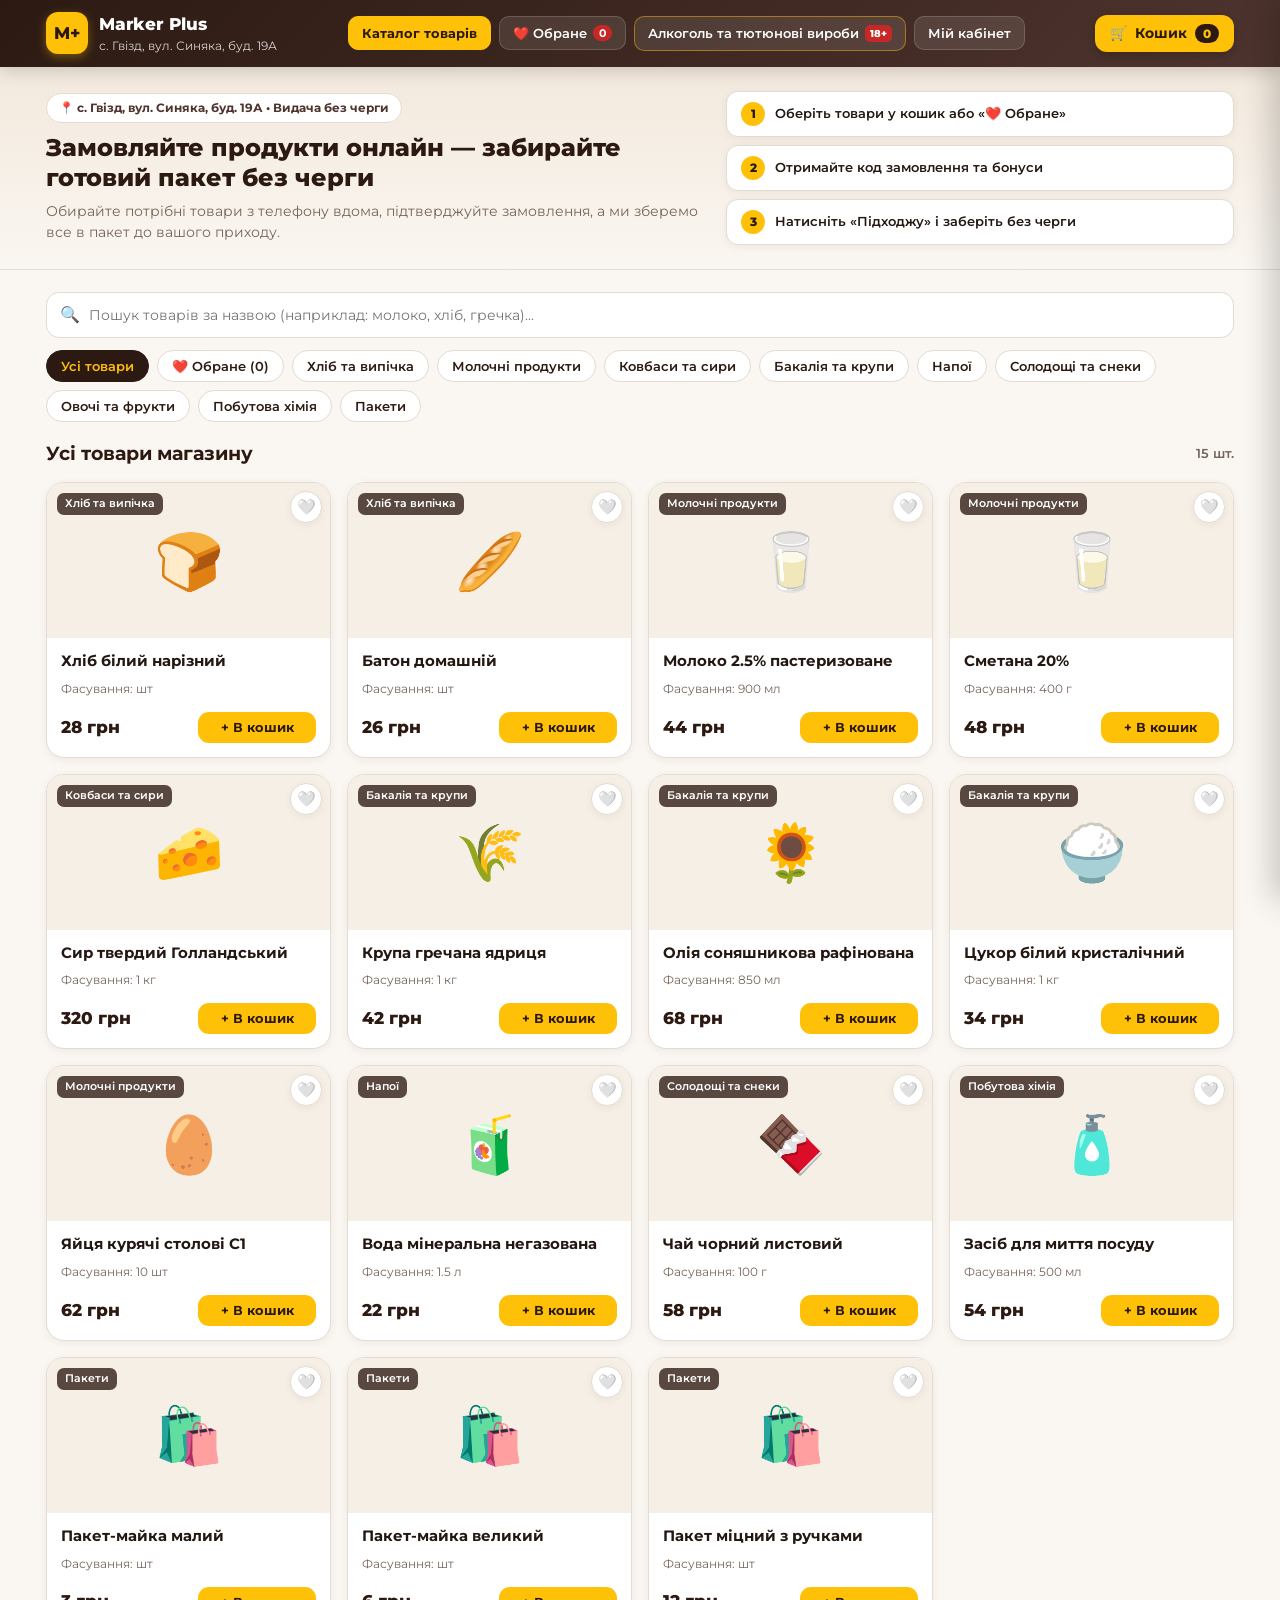
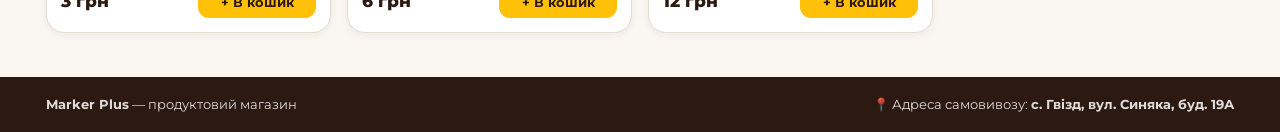
==== commit 1d5bc5dc: "Update index.html" ====
--- a/index.html
+++ b/index.html
@@ -7,7 +7,7 @@
   <link rel="preconnect" href="https://fonts.googleapis.com">
   <link rel="preconnect" href="https://fonts.gstatic.com" crossorigin>
   <link href="https://fonts.googleapis.com/css2?family=Montserrat:wght@400;500;600;700;800&display=swap" rel="stylesheet">
-  <link rel="stylesheet" href="style.css?v=8">
+  <link rel="stylesheet" href="style.css?v=9">
 </head>
 <body>
 
@@ -145,7 +145,18 @@
       <button type="button" class="close-btn" id="close-cart-btn" aria-label="Закрити">✕</button>
     </div>
 
-    <div class="drawer-body" id="cart-items-container"></div>
+    <div class="drawer-body">
+      <div id="cart-items-container"></div>
+
+      <!-- ОКРЕМА ВКЛАДКА ПАКЕТІВ БЕЗПОСЕРЕДНЬО В КОШИКУ -->
+      <div class="cart-bags-section hidden" id="cart-bags-section">
+        <div class="cart-bags-header">
+          <span>🛍️ Пакети до замовлення</span>
+          <small>Додайте потрібні пакети</small>
+        </div>
+        <div id="cart-bags-list" class="cart-bags-list"></div>
+      </div>
+    </div>
 
     <div class="drawer-footer" id="cart-checkout-section">
       <div class="cart-summary-lines">
@@ -226,6 +237,36 @@
       </form>
     </div>
   </aside>
+
+  <!-- МОДАЛЬНЕ ВІКНО ВИБОРУ ПАКЕТА ПЕРЕД ОФОРМЛЕННЯМ ЗАМОВЛЕННЯ -->
+  <div class="modal-backdrop hidden" id="bag-prompt-modal">
+    <div class="modal-card bag-modal-card">
+      <div class="bag-modal-icon" aria-hidden="true">🛍️</div>
+      <h3>Чи бажаєте додати пакет до свого замовлення?</h3>
+      <p class="age-modal-desc">
+        Оберіть потрібну кількість пакетів (можна декілька різних) або вкажіть, що прийдете зі своїм пакетом.
+      </p>
+
+      <div id="bag-modal-options-list" class="bag-modal-options-list"></div>
+
+      <div class="bag-modal-summary">
+        <span>Разом до сплати:</span>
+        <strong id="bag-modal-total-sum">0 грн</strong>
+      </div>
+
+      <div class="modal-actions">
+        <button type="button" class="btn btn-yellow btn-block" id="confirm-with-bags-btn">
+          🛍️ Підтвердити з пакетами та оформити
+        </button>
+        <button type="button" class="btn btn-outline-brown btn-block" id="confirm-own-bag-btn">
+          🎒 Я прийду зі своїм пакетом
+        </button>
+        <button type="button" class="btn-mini" id="close-bag-modal-btn" style="margin-top:4px; align-self:center;">
+          ← Повернутися в кошик
+        </button>
+      </div>
+    </div>
+  </div>
 
   <!-- МОДАЛЬНЕ ВІКНО ПІДТВЕРДЖЕНОГО ЗАМОВЛЕННЯ -->
   <div class="modal-backdrop hidden" id="success-modal">
@@ -249,7 +290,7 @@
 
   <div class="toast" id="toast"></div>
 
-  <script src="store.js?v=7"></script>
-  <script src="app.js?v=7"></script>
+  <script src="store.js?v=9"></script>
+  <script src="app.js?v=9"></script>
 </body>
 </html>
